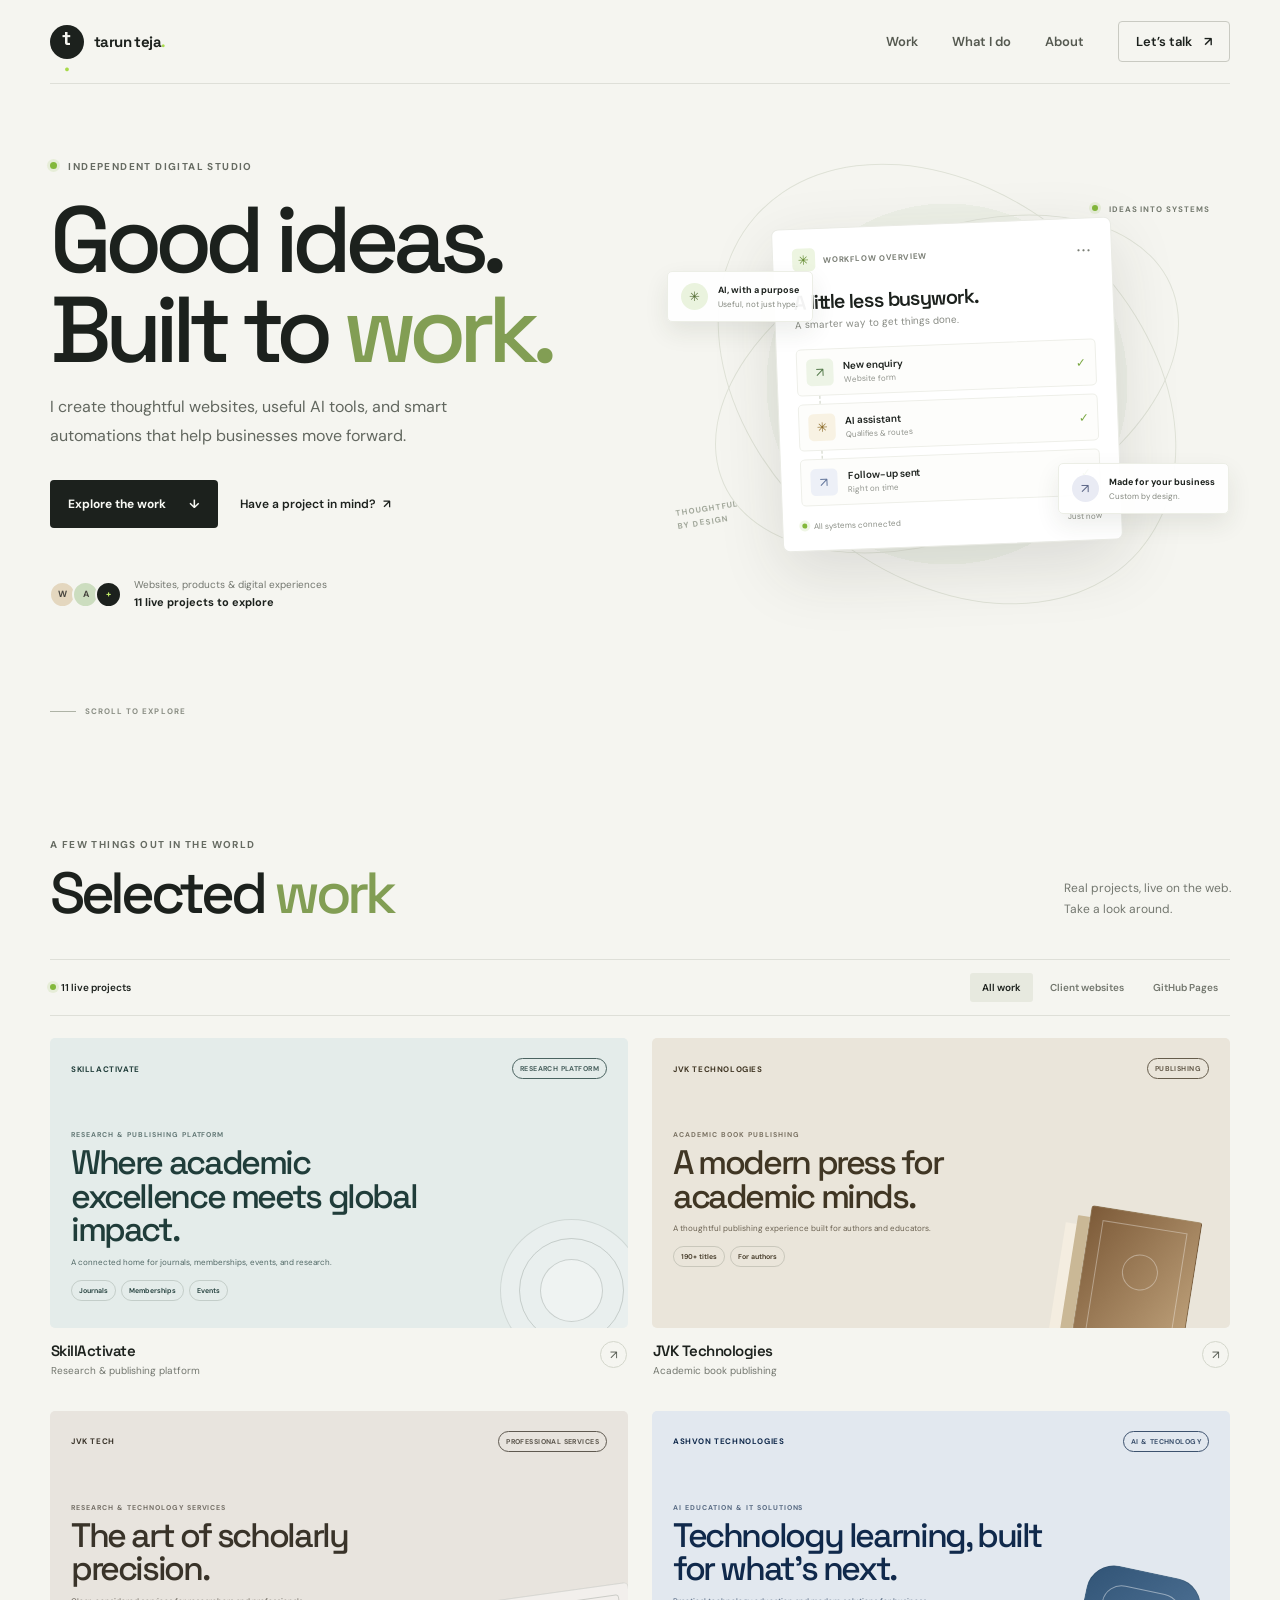
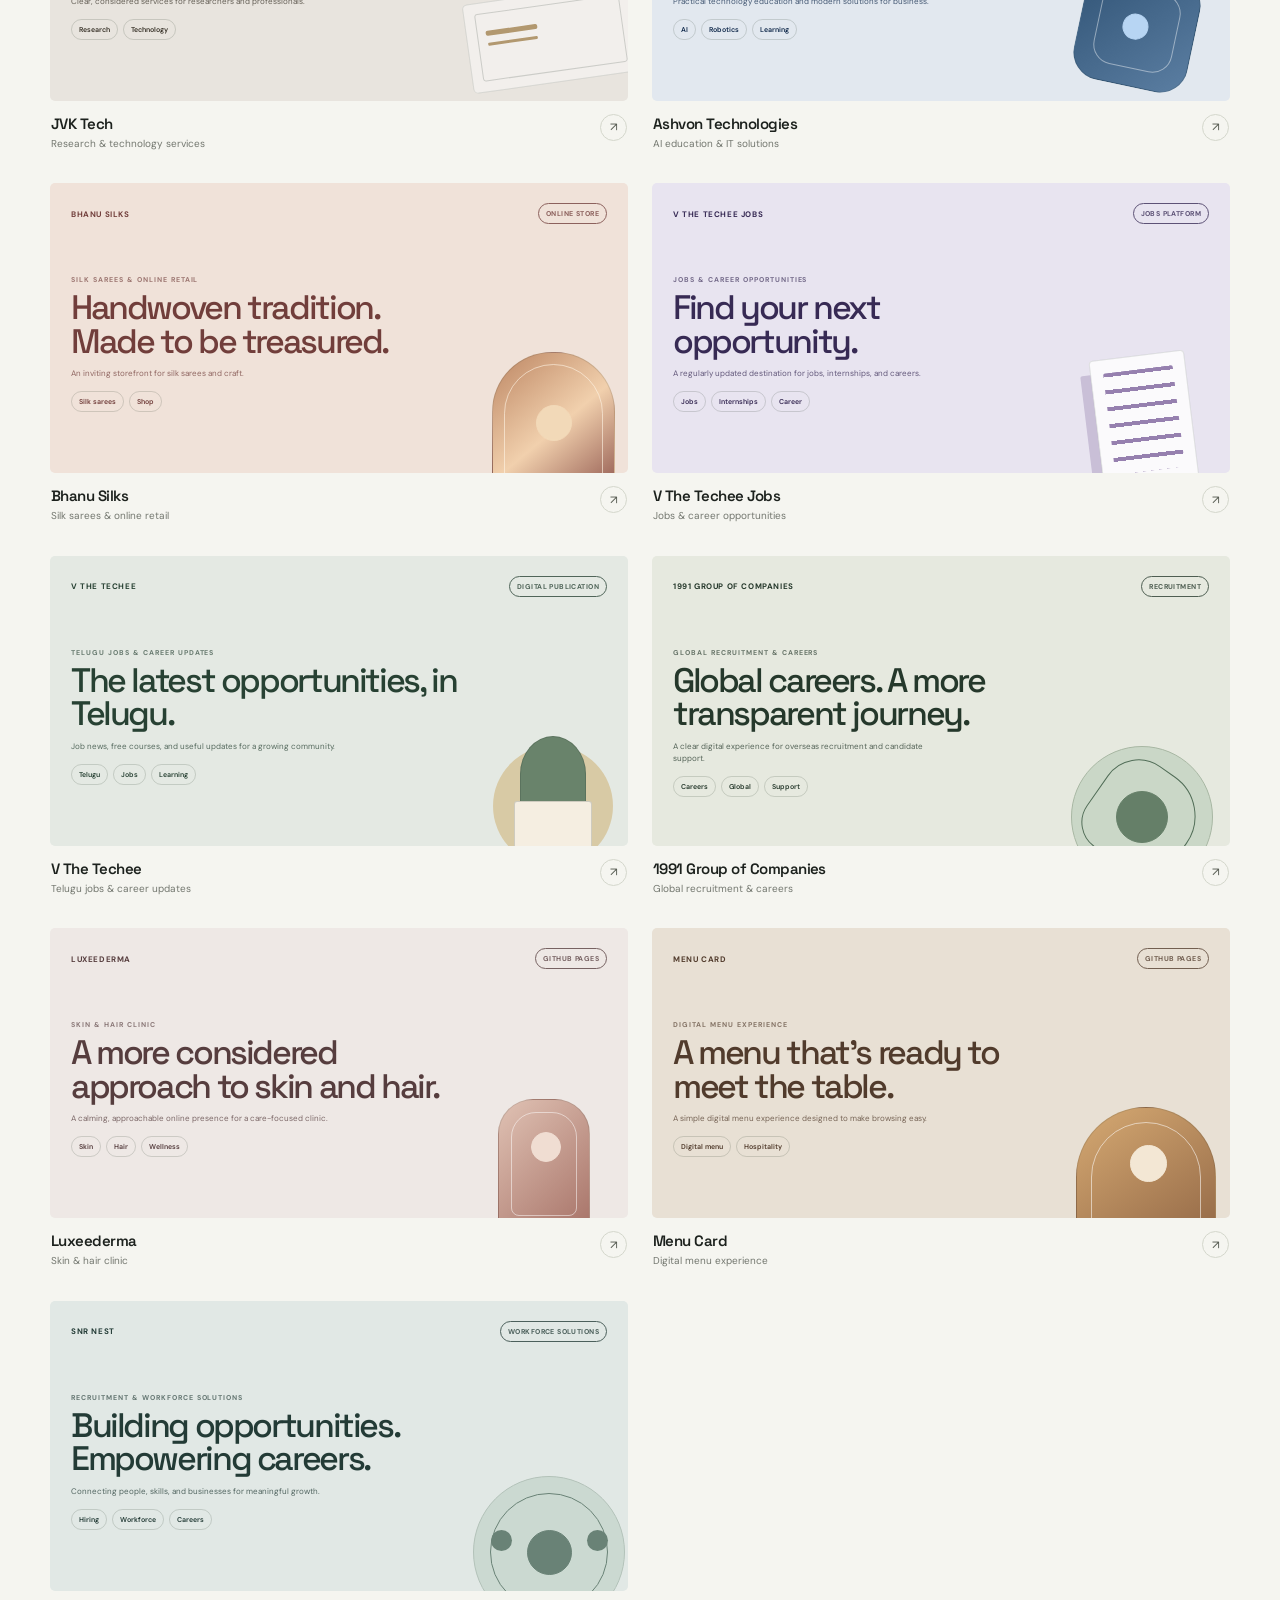
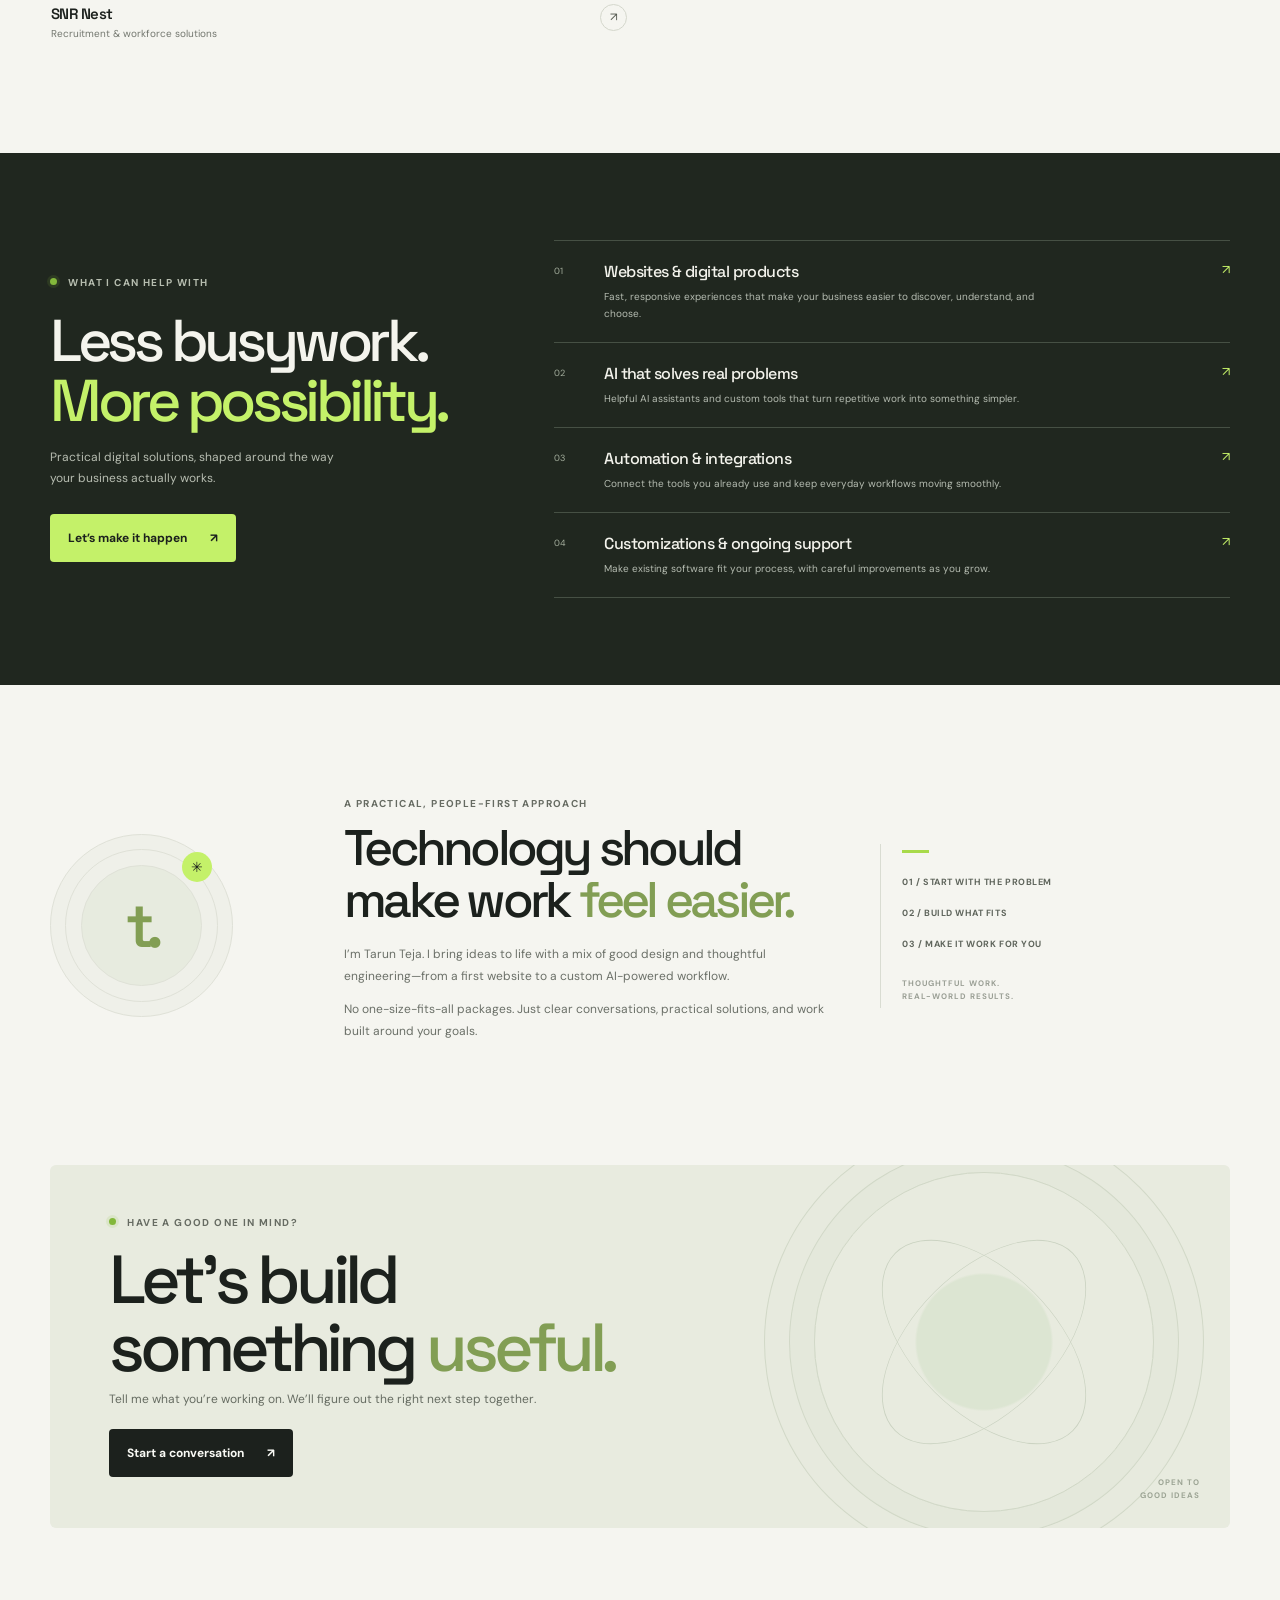
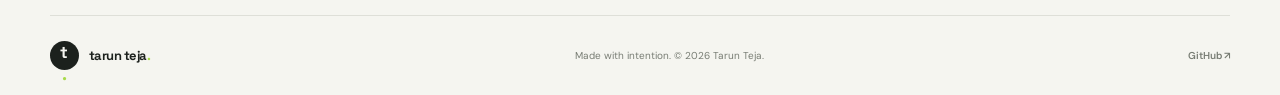
==== index.html @ 2bf38384 "Publish portfolio to GitHub Pages Co-authored-by: Copilot <223556219+Copilot@users.noreply.github.co" ====
<!doctype html>
<html lang="en">
  <head>
    <meta charset="UTF-8" />
    <meta name="viewport" content="width=device-width, initial-scale=1" />
    <meta name="theme-color" content="#f5f5f0" />
    <meta
      name="description"
      content="Thoughtful websites, AI solutions, and automations for ambitious businesses. Explore live projects by Tarun Teja."
    />
    <title>Tarun Teja — Websites, AI & Automation</title>
    <link rel="icon" href="favicon.svg" type="image/svg+xml" />
    <link rel="preconnect" href="https://fonts.googleapis.com" />
    <link rel="preconnect" href="https://fonts.gstatic.com" crossorigin />
    <link
      href="https://fonts.googleapis.com/css2?family=DM+Sans:wght@400;500;600;700&family=Space+Grotesk:wght@400;500;600;700&display=swap"
      rel="stylesheet"
    />
    <link rel="stylesheet" href="styles.css" />
    <script src="script.js" defer></script>
  </head>
  <body>
    <header class="site-header">
      <a class="wordmark" href="#home" aria-label="Tarun Teja home">
        <span class="wordmark-icon">t<span>.</span></span>
        <span>tarun teja<span class="wordmark-period">.</span></span>
      </a>
      <button class="menu-toggle" type="button" aria-expanded="false" aria-controls="primary-nav">
        <span class="sr-only">Toggle navigation</span>
        <span></span>
        <span></span>
      </button>
      <nav class="site-nav" id="primary-nav" aria-label="Main navigation">
        <a href="#work">Work</a>
        <a href="#services">What I do</a>
        <a href="#about">About</a>
        <a class="nav-cta" href="#contact">Let’s talk <span aria-hidden="true">↗</span></a>
      </nav>
    </header>

    <main>
      <section class="hero section-shell" id="home">
        <div class="hero-copy">
          <p class="eyebrow"><span class="status-dot"></span> INDEPENDENT DIGITAL STUDIO</p>
          <h1>Good ideas.<br />Built to <span>work.</span></h1>
          <p class="hero-intro">
            I create thoughtful websites, useful AI tools, and smart automations that help
            businesses move forward.
          </p>
          <div class="hero-actions">
            <a class="button button-dark" href="#work">Explore the work <span aria-hidden="true">↓</span></a>
            <a class="text-link" href="#contact">Have a project in mind? <span aria-hidden="true">↗</span></a>
          </div>
          <div class="hero-proof">
            <span class="proof-avatars" aria-hidden="true"><i>W</i><i>A</i><i>+</i></span>
            <span>Websites, products &amp; digital experiences<br /><strong>11 live projects to explore</strong></span>
          </div>
        </div>

        <div class="hero-art" aria-label="Illustration of connected digital systems">
          <div class="art-orbit orbit-one"></div>
          <div class="art-orbit orbit-two"></div>
          <div class="art-label"><span class="status-dot"></span> IDEAS INTO SYSTEMS</div>
          <div class="flow-card flow-card-main">
            <div class="flow-card-head">
              <span class="flow-icon">✳</span>
              <span>WORKFLOW OVERVIEW</span>
              <span class="flow-menu">•••</span>
            </div>
            <div class="flow-title">A little less busywork.</div>
            <div class="flow-subtitle">A smarter way to get things done.</div>
            <div class="flow-steps">
              <div class="flow-step"><span class="step-icon step-in">↗</span><span><b>New enquiry</b><small>Website form</small></span><span class="step-check">✓</span></div>
              <div class="flow-connector"></div>
              <div class="flow-step"><span class="step-icon step-ai">✳</span><span><b>AI assistant</b><small>Qualifies &amp; routes</small></span><span class="step-check">✓</span></div>
              <div class="flow-connector"></div>
              <div class="flow-step"><span class="step-icon step-out">↗</span><span><b>Follow-up sent</b><small>Right on time</small></span><span class="step-check">✓</span></div>
            </div>
            <div class="flow-card-foot"><span><span class="status-dot"></span> All systems connected</span><span>Just now</span></div>
          </div>
          <div class="floating-note note-top"><span class="note-spark">✳</span><span><b>AI, with a purpose</b><small>Useful, not just hype.</small></span></div>
          <div class="floating-note note-bottom"><span class="note-arrow">↗</span><span><b>Made for your business</b><small>Custom by design.</small></span></div>
          <div class="art-stamp" aria-hidden="true">THOUGHTFUL<br />BY DESIGN</div>
        </div>
        <a class="scroll-cue" href="#work"><span></span> SCROLL TO EXPLORE</a>
      </section>

      <section class="work-section section-shell" id="work">
        <div class="section-heading">
          <div>
            <p class="eyebrow">A FEW THINGS OUT IN THE WORLD</p>
            <h2>Selected <span>work</span></h2>
          </div>
          <p class="section-note">Real projects, live on the web.<br />Take a look around.</p>
        </div>

        <div class="work-toolbar">
          <div class="project-count"><span class="count-dot"></span><span id="project-count">11</span> live projects</div>
          <div class="filters" role="group" aria-label="Filter projects">
            <button class="filter-button is-active" type="button" data-filter="all" aria-pressed="true">All work</button>
            <button class="filter-button" type="button" data-filter="client" aria-pressed="false">Client websites</button>
            <button class="filter-button" type="button" data-filter="github" aria-pressed="false">GitHub Pages</button>
          </div>
        </div>
        <div class="project-grid" id="project-grid" aria-live="polite"></div>
      </section>

      <section class="services-section" id="services">
        <div class="section-shell services-inner">
          <div class="services-heading">
            <p class="eyebrow"><span class="status-dot"></span> WHAT I CAN HELP WITH</p>
            <h2>Less busywork.<br /><span>More possibility.</span></h2>
            <p>Practical digital solutions, shaped around the way your business actually works.</p>
            <a class="button button-light" href="#contact">Let’s make it happen <span aria-hidden="true">↗</span></a>
          </div>
          <div class="service-list">
            <article class="service-item">
              <span class="service-number">01</span>
              <div><h3>Websites &amp; digital products</h3><p>Fast, responsive experiences that make your business easier to discover, understand, and choose.</p></div>
              <span class="service-arrow" aria-hidden="true">↗</span>
            </article>
            <article class="service-item">
              <span class="service-number">02</span>
              <div><h3>AI that solves real problems</h3><p>Helpful AI assistants and custom tools that turn repetitive work into something simpler.</p></div>
              <span class="service-arrow" aria-hidden="true">↗</span>
            </article>
            <article class="service-item">
              <span class="service-number">03</span>
              <div><h3>Automation &amp; integrations</h3><p>Connect the tools you already use and keep everyday workflows moving smoothly.</p></div>
              <span class="service-arrow" aria-hidden="true">↗</span>
            </article>
            <article class="service-item">
              <span class="service-number">04</span>
              <div><h3>Customizations &amp; ongoing support</h3><p>Make existing software fit your process, with careful improvements as you grow.</p></div>
              <span class="service-arrow" aria-hidden="true">↗</span>
            </article>
          </div>
        </div>
      </section>

      <section class="about-section section-shell" id="about">
        <div class="about-mark" aria-hidden="true"><span>t.</span><i>✳</i></div>
        <div class="about-copy">
          <p class="eyebrow">A PRACTICAL, PEOPLE-FIRST APPROACH</p>
          <h2>Technology should<br />make work <span>feel easier.</span></h2>
          <p>I’m Tarun Teja. I bring ideas to life with a mix of good design and thoughtful engineering—from a first website to a custom AI-powered workflow.</p>
          <p>No one-size-fits-all packages. Just clear conversations, practical solutions, and work built around your goals.</p>
        </div>
        <div class="about-aside">
          <span class="aside-line"></span>
          <p>01 / START WITH THE PROBLEM</p>
          <p>02 / BUILD WHAT FITS</p>
          <p>03 / MAKE IT WORK FOR YOU</p>
          <span class="aside-foot">THOUGHTFUL WORK.<br />REAL-WORLD RESULTS.</span>
        </div>
      </section>

      <section class="contact-section section-shell" id="contact">
        <div class="contact-card">
          <div class="contact-orb" aria-hidden="true"></div>
          <p class="eyebrow"><span class="status-dot"></span> HAVE A GOOD ONE IN MIND?</p>
          <h2>Let’s build<br />something <span>useful.</span></h2>
          <p>Tell me what you’re working on. We’ll figure out the right next step together.</p>
          <a class="button button-dark" href="mailto:jvktechno@gmail.com?subject=Let%27s%20build%20something%20useful">Start a conversation <span aria-hidden="true">↗</span></a>
          <span class="contact-aside" aria-hidden="true">OPEN TO<br />GOOD IDEAS</span>
        </div>
      </section>
    </main>

    <footer class="site-footer section-shell">
      <a class="wordmark footer-wordmark" href="#home"><span class="wordmark-icon">t<span>.</span></span><span>tarun teja<span class="wordmark-period">.</span></span></a>
      <p>Made with intention. © <span id="year"></span> Tarun Teja.</p>
      <a class="footer-link" href="https://github.com/tarunteja87" target="_blank" rel="noopener noreferrer">GitHub <span aria-hidden="true">↗</span></a>
    </footer>
  </body>
</html>
---- styles.css ----
:root {
  color-scheme: light;
  --paper: #f5f5f0;
  --paper-dark: #eeefe8;
  --ink: #1c211d;
  --muted: #73776f;
  --line: #dedfd8;
  --green: #c4f169;
  --green-dark: #a8da4a;
  --display: "Space Grotesk", "DM Sans", sans-serif;
  --body: "DM Sans", Arial, sans-serif;
  font-family: var(--body);
  color: var(--ink);
  background: var(--paper);
  font-synthesis: none;
  text-rendering: optimizeLegibility;
}

* { box-sizing: border-box; }
html { scroll-behavior: smooth; scroll-padding-top: 86px; }
body { margin: 0; min-width: 320px; }
a { color: inherit; text-decoration: none; }
button { font: inherit; }
.sr-only { position: absolute; width: 1px; height: 1px; padding: 0; margin: -1px; overflow: hidden; clip: rect(0, 0, 0, 0); white-space: nowrap; border: 0; }
.section-shell, .site-header { width: min(1180px, calc(100% - 64px)); margin-inline: auto; }

.site-header { height: 84px; display: flex; align-items: center; justify-content: space-between; border-bottom: 1px solid var(--line); position: relative; z-index: 3; }
.wordmark { display: inline-flex; gap: 10px; align-items: center; font-family: var(--display); font-size: 15px; font-weight: 700; letter-spacing: -.04em; }
.wordmark-icon { width: 34px; height: 34px; border-radius: 50%; display: grid; place-items: center; background: var(--ink); color: var(--paper); font-size: 20px; letter-spacing: -.12em; padding-right: 3px; }
.wordmark-icon span, .wordmark-period { color: var(--green-dark); }
.site-nav { display: flex; gap: 34px; align-items: center; font-size: 13px; font-weight: 600; }
.site-nav > a:not(.nav-cta) { color: #555950; transition: color .2s ease; }
.site-nav > a:not(.nav-cta):hover { color: var(--ink); }
.nav-cta { padding: 11px 17px; border: 1px solid #c9cac2; border-radius: 4px; }
.nav-cta span { padding-left: 9px; }
.menu-toggle { display: none; }

.hero { position: relative; min-height: 654px; display: grid; grid-template-columns: 1.04fr .96fr; align-items: center; padding-top: 14px; padding-bottom: 68px; }
.hero-copy { position: relative; z-index: 1; padding: 38px 0 34px; }
.eyebrow { margin: 0; color: #666b62; font-size: 10px; font-weight: 700; letter-spacing: .14em; }
.status-dot, .count-dot { display: inline-block; width: 7px; height: 7px; margin-right: 8px; border-radius: 50%; background: #83b83b; vertical-align: 1px; box-shadow: 0 0 0 3px rgb(131 184 59 / 13%); }
.hero h1, .section-heading h2, .services-heading h2, .about-copy h2, .contact-card h2 { font-family: var(--display); letter-spacing: -.075em; font-weight: 500; }
.hero h1 { margin: 22px 0 19px; font-size: clamp(62px, 7.3vw, 94px); line-height: .96; }
.hero h1 span, .section-heading h2 span, .about-copy h2 span { color: #829e54; }
.hero-intro { max-width: 420px; margin: 0; color: #62675f; font-size: 16px; line-height: 1.8; }
.hero-actions { display: flex; align-items: center; flex-wrap: wrap; gap: 22px; margin-top: 29px; }
.button { min-height: 48px; display: inline-flex; align-items: center; justify-content: center; gap: 23px; padding: 0 18px; border-radius: 4px; font-size: 12px; font-weight: 700; transition: transform .2s ease, background .2s ease; }
.button:hover { transform: translateY(-2px); }
.button-dark { color: #f9faf5; background: var(--ink); }
.button-dark:hover { background: #31372f; }
.button-light { color: var(--ink); background: var(--green); }
.button-light:hover { background: #d3f795; }
.text-link { font-size: 12px; font-weight: 600; }
.text-link span { padding-left: 4px; }
.hero-proof { display: flex; align-items: center; gap: 12px; margin-top: 49px; color: var(--muted); font-size: 10px; line-height: 1.65; }
.hero-proof strong { color: var(--ink); font-size: 11px; }
.proof-avatars { display: flex; padding-left: 3px; }
.proof-avatars i { width: 27px; height: 27px; display: grid; place-items: center; margin-left: -4px; border: 2px solid var(--paper); border-radius: 50%; background: #e4d7bf; color: #47453f; font-size: 9px; font-style: normal; font-weight: 700; }
.proof-avatars i:nth-child(2) { background: #ccddbf; }
.proof-avatars i:nth-child(3) { background: var(--ink); color: var(--green); }

.hero-art { min-height: 460px; position: relative; display: grid; place-items: center; isolation: isolate; }
.hero-art::before { content: ""; width: min(440px, 100%); aspect-ratio: 1; position: absolute; z-index: -1; border-radius: 50%; background: radial-gradient(circle, #e8ebdd 0 39%, #edf0e7 40% 58%, transparent 58%); }
.art-orbit { position: absolute; border: 1px solid #dfe2d7; border-radius: 50%; transform: rotate(-24deg); }
.orbit-one { width: 490px; height: 300px; }
.orbit-two { width: 510px; height: 380px; transform: rotate(41deg); }
.art-label { position: absolute; top: 50px; right: 20px; color: #73796e; font-size: 8px; font-weight: 700; letter-spacing: .12em; }
.art-label .status-dot { width: 6px; height: 6px; }
.flow-card { box-shadow: 0 22px 65px rgb(43 50 38 / 13%); }
.flow-card-main { width: min(340px, 88%); position: relative; z-index: 1; padding: 19px; border: 1px solid #eaebe5; border-radius: 7px; background: #fff; transform: rotate(-2.2deg); }
.flow-card-head { display: flex; align-items: center; gap: 8px; color: #7a7e75; font-size: 8px; font-weight: 700; letter-spacing: .08em; }
.flow-icon { width: 23px; height: 23px; display: grid; place-items: center; border-radius: 5px; background: #edf5e1; color: #628a2e; font-size: 13px; }
.flow-menu { margin-left: auto; letter-spacing: 2px; }
.flow-title { margin-top: 18px; font-family: var(--display); font-size: 20px; font-weight: 600; letter-spacing: -.055em; }
.flow-subtitle { margin-top: 3px; color: #888b84; font-size: 10px; }
.flow-steps { margin-top: 18px; }
.flow-step { display: flex; align-items: center; gap: 10px; padding: 9px; border: 1px solid #eeefe9; border-radius: 5px; background: #fdfdfb; }
.flow-step b, .flow-step small { display: block; }
.flow-step b { font-size: 10px; font-weight: 600; }
.flow-step small { margin-top: 2px; color: #91948d; font-size: 8px; }
.step-icon { width: 27px; height: 27px; display: grid; place-items: center; border-radius: 5px; font-size: 13px; }
.step-in { color: #537949; background: #edf4e6; }
.step-ai { color: #8c6b28; background: #f8f2e3; }
.step-out { color: #61749a; background: #edf0f7; }
.step-check { margin-left: auto; color: #7aa842; font-size: 12px; }
.flow-connector { height: 8px; margin-left: 22px; border-left: 1px dashed #cbd0c2; }
.flow-card-foot { display: flex; justify-content: space-between; margin-top: 15px; color: #8a8e85; font-size: 8px; }
.flow-card-foot .status-dot { width: 5px; height: 5px; margin-right: 5px; }
.floating-note { display: flex; align-items: center; gap: 10px; position: absolute; z-index: 2; padding: 11px 13px; border: 1px solid #eceee6; border-radius: 5px; background: rgb(255 255 255 / 94%); box-shadow: 0 10px 24px rgb(43 50 38 / 9%); }
.floating-note b, .floating-note small { display: block; }
.floating-note b { font-size: 9px; }
.floating-note small { margin-top: 3px; color: #84887f; font-size: 8px; }
.note-top { top: 117px; left: 3px; }
.note-bottom { right: 1px; bottom: 100px; }
.note-spark, .note-arrow { width: 27px; height: 27px; display: grid; place-items: center; border-radius: 50%; color: #546d35; background: #eaf3de; font-size: 13px; }
.note-arrow { color: #5a6485; background: #e9ebf4; }
.art-stamp { position: absolute; left: 12px; bottom: 86px; color: #a1a79a; font-size: 8px; font-weight: 700; letter-spacing: .13em; line-height: 1.6; transform: rotate(-9deg); }
.scroll-cue { position: absolute; bottom: 22px; left: 0; display: flex; align-items: center; gap: 9px; color: #8a8e84; font-size: 8px; font-weight: 700; letter-spacing: .13em; }
.scroll-cue span { width: 26px; height: 1px; background: #aeb3a6; }

.work-section { padding-top: 100px; padding-bottom: 112px; }
.section-heading { display: flex; align-items: end; justify-content: space-between; gap: 24px; }
.section-heading h2 { margin: 13px 0 0; font-size: clamp(42px, 5vw, 58px); line-height: 1; }
.section-note { margin: 0 0 3px; color: var(--muted); font-size: 12px; line-height: 1.7; }
.work-toolbar { display: flex; align-items: center; justify-content: space-between; gap: 20px; margin: 37px 0 22px; padding: 13px 0; border-top: 1px solid var(--line); border-bottom: 1px solid var(--line); }
.project-count { font-size: 10px; font-weight: 600; }
.count-dot { width: 6px; height: 6px; margin-right: 5px; }
.filters { display: flex; gap: 5px; }
.filter-button { padding: 8px 12px; border: 0; border-radius: 3px; background: transparent; color: #72766d; cursor: pointer; font-size: 10px; font-weight: 600; transition: color .18s ease, background .18s ease; }
.filter-button:hover { color: var(--ink); }
.filter-button.is-active { color: var(--ink); background: #e7e9df; }
.project-grid { display: grid; grid-template-columns: repeat(2, minmax(0, 1fr)); gap: 32px 24px; }
.project-card { min-width: 0; }
.project-link { display: block; }
.project-preview { --preview-bg: #e8eee7; --preview-ink: #253729; position: relative; height: clamp(205px, 25vw, 290px); overflow: hidden; padding: 20px 21px; border-radius: 5px; background: var(--preview-bg); color: var(--preview-ink); isolation: isolate; transition: transform .35s cubic-bezier(.2,.8,.2,1); }
.project-link:hover .project-preview { transform: translateY(-3px); }
.preview-skillactivate { --preview-bg: #e4ecea; --preview-ink: #203d3a; }
.preview-jvk-books { --preview-bg: #eae5da; --preview-ink: #403624; }
.preview-jvk-tech { --preview-bg: #e8e4de; --preview-ink: #393329; }
.preview-ashvon { --preview-bg: #e2e8ef; --preview-ink: #10294b; }
.preview-bhanu-silks { --preview-bg: #f0e2d9; --preview-ink: #713e3b; }
.preview-v-the-techee-jobs { --preview-bg: #e8e4f0; --preview-ink: #372a54; }
.preview-v-the-techee { --preview-bg: #e4e9e3; --preview-ink: #274133; }
.preview-1991-group { --preview-bg: #e6e9df; --preview-ink: #25382b; }
.preview-luxeederma { --preview-bg: #eee8e5; --preview-ink: #563d3e; }
.preview-menu-card { --preview-bg: #e8e0d4; --preview-ink: #513b2c; }
.preview-snr-nest { --preview-bg: #e1e8e5; --preview-ink: #233b36; }
.preview-topline { display: flex; justify-content: space-between; align-items: center; position: relative; z-index: 1; font-size: 8px; font-weight: 700; letter-spacing: .075em; text-transform: uppercase; }
.preview-badge { padding: 5px 7px; border: 1px solid currentColor; border-radius: 20px; font-size: 7px; letter-spacing: .06em; opacity: .78; }
.preview-body { max-width: 76%; position: relative; z-index: 1; margin-top: clamp(24px, 4vw, 51px); }
.preview-kicker { margin: 0 0 7px; font-size: 7px; font-weight: 700; letter-spacing: .14em; opacity: .65; text-transform: uppercase; }
.preview-title { max-width: 390px; margin: 0; font-family: var(--display); font-size: clamp(20px, 3.1vw, 34px); font-weight: 500; letter-spacing: -.07em; line-height: .99; }
.preview-description { max-width: 280px; margin: 9px 0 0; font-size: 8px; line-height: 1.5; opacity: .75; }
.preview-pills { display: flex; flex-wrap: wrap; gap: 5px; margin-top: 12px; }
.preview-pills span { padding: 5px 7px; border: 1px solid rgb(30 45 30 / 16%); border-radius: 20px; font-size: 7px; font-weight: 600; }
.preview-art { width: 143px; height: 143px; position: absolute; right: -15px; bottom: -34px; z-index: 0; border: 1px solid rgb(31 47 35 / 12%); border-radius: 50%; background: rgb(255 255 255 / 19%); }
.preview-art::before, .preview-art::after { content: ""; position: absolute; border: 1px solid rgb(31 47 35 / 18%); border-radius: 50%; }
.preview-art::before { inset: 18px; }
.preview-art::after { inset: 39px; background: rgb(255 255 255 / 28%); }
.preview-orbit { width: 50px; height: 50px; position: absolute; top: 19px; left: 2px; z-index: 1; border-radius: 50%; background: var(--green); opacity: .75; }
.preview-jvk-books .preview-art { width: 112px; height: 143px; right: 38px; bottom: -28px; border-radius: 3px; background: linear-gradient(120deg, #7d5b39, #c1a47d); transform: rotate(9deg); box-shadow: -14px 10px 0 -2px #cab896, -26px 18px 0 -3px #f4ede0; }
.preview-jvk-books .preview-art::before { inset: 12px; border-color: rgb(255 255 255 / 35%); border-radius: 0; }
.preview-jvk-books .preview-art::after { width: 34px; height: 34px; inset: auto; top: 40px; left: 39px; border-color: rgb(255 255 255 / 35%); background: transparent; }
.preview-jvk-tech .preview-art { width: 168px; height: 90px; right: -7px; bottom: 18px; border-radius: 5px; background: rgb(255 255 255 / 42%); transform: rotate(-8deg); }
.preview-jvk-tech .preview-art::before { inset: 10px; border-radius: 3px; }
.preview-jvk-tech .preview-art::after { width: 52px; height: 5px; inset: 28px auto auto 19px; border: 0; border-radius: 2px; background: #b2986f; box-shadow: 0 11px 0 -1px #b2986f; }
.preview-ashvon .preview-art { width: 116px; height: 116px; right: 35px; bottom: 14px; border-radius: 28px; background: linear-gradient(135deg, #315476, #5b7ea2); transform: rotate(12deg); }
.preview-ashvon .preview-art::before { inset: 17px; border-color: rgb(255 255 255 / 44%); border-radius: 20px; }
.preview-ashvon .preview-art::after { width: 24px; height: 24px; inset: 42px; border-color: #b7d5f3; background: #b7d5f3; }
.preview-bhanu-silks .preview-art { width: 123px; height: 147px; right: 13px; bottom: -26px; border-radius: 60px 60px 2px 2px; background: linear-gradient(140deg, #bc8562, #f1d0ad 52%, #8d534b); }
.preview-bhanu-silks .preview-art::before { inset: 11px; border-color: rgb(255 246 230 / 60%); border-radius: 50px 50px 0 0; }
.preview-bhanu-silks .preview-art::after { width: 34px; height: 34px; inset: 52px auto auto 43px; border-color: #f2d9b8; background: #f2d9b8; }
.preview-v-the-techee-jobs .preview-art { width: 96px; height: 130px; right: 38px; bottom: -12px; border-radius: 4px; background: #fbfafc; box-shadow: -12px 12px 0 -2px #c9bfd7; transform: rotate(-7deg); }
.preview-v-the-techee-jobs .preview-art::before { inset: 13px 12px; border: 0; border-radius: 2px; background: repeating-linear-gradient(to bottom, #9680af 0 4px, transparent 4px 17px); }
.preview-v-the-techee-jobs .preview-art::after { display: none; }
.preview-v-the-techee .preview-art { width: 120px; height: 120px; right: 15px; bottom: -20px; border: 0; background: #d8caa5; }
.preview-v-the-techee .preview-art::before { inset: -10px 27px 54px; border-radius: 50% 50% 4px 4px; background: #69836b; }
.preview-v-the-techee .preview-art::after { inset: auto 21px 14px; height: 49px; border-radius: 3px; background: #f5eee1; }
.preview-1991-group .preview-art { width: 142px; height: 142px; right: 17px; bottom: -42px; border-color: #a8b7a3; background: #cad7c7; }
.preview-1991-group .preview-art::before { inset: 18px; border-color: #526e58; border-radius: 44% 56% 65% 35%; transform: rotate(35deg); }
.preview-1991-group .preview-art::after { inset: 44px; border-color: #657f68; background: #657f68; }
.preview-luxeederma .preview-art { width: 92px; height: 130px; right: 38px; bottom: -11px; border-radius: 35px 35px 12px 12px; background: linear-gradient(135deg, #e0c2b4, #a87469); }
.preview-luxeederma .preview-art::before { inset: 12px; border-color: rgb(255 255 255 / 50%); border-radius: 25px 25px 8px 8px; }
.preview-luxeederma .preview-art::after { width: 28px; height: 28px; inset: 32px auto auto 32px; border-color: #f0ddd2; background: #f0ddd2; }
.preview-menu-card .preview-art { width: 140px; height: 155px; right: 14px; bottom: -44px; border-radius: 70px 70px 0 0; background: linear-gradient(145deg, #d6aa73, #8d6242); }
.preview-menu-card .preview-art::before { inset: 14px; border-color: rgb(255 255 255 / 55%); border-radius: 60px 60px 0 0; }
.preview-menu-card .preview-art::after { width: 35px; height: 35px; inset: 37px auto auto 53px; border-color: #f3e7d4; background: #f3e7d4; }
.preview-snr-nest .preview-art { width: 152px; height: 152px; right: 3px; bottom: -37px; border-color: #b3c2b9; border-radius: 50%; background: #cbd9d1; }
.preview-snr-nest .preview-art::before { inset: 16px; border-color: #698276; border-radius: 50%; }
.preview-snr-nest .preview-art::after { width: 43px; height: 43px; inset: 53px; border-color: #698276; background: #698276; box-shadow: -48px -12px 0 -12px #698276, 48px -12px 0 -12px #698276; }
.project-meta { display: flex; justify-content: space-between; align-items: start; gap: 15px; padding: 13px 1px 0; }
.project-title { margin: 0; font-family: var(--display); font-size: 15px; font-weight: 600; letter-spacing: -.035em; }
.project-category { margin: 4px 0 0; color: var(--muted); font-size: 10px; line-height: 1.45; }
.project-open { width: 27px; height: 27px; flex: 0 0 auto; display: grid; place-items: center; border: 1px solid #d4d7cc; border-radius: 50%; color: #555a50; font-size: 12px; transition: color .2s ease, background .2s ease; }
.project-link:hover .project-open { border-color: var(--ink); background: var(--ink); color: white; }
.project-card[hidden] { display: none; }

.services-section { padding: 87px 0; background: #20271f; color: #f4f4ed; }
.services-inner { display: grid; grid-template-columns: .76fr 1.24fr; gap: 90px; align-items: center; }
.services-heading .eyebrow { color: #b7beb0; }
.services-heading h2 { margin: 22px 0 15px; font-size: clamp(44px, 5vw, 59px); line-height: 1.02; }
.services-heading h2 span { color: var(--green); }
.services-heading > p:not(.eyebrow) { max-width: 300px; margin: 0; color: #b7bdb1; font-size: 12px; line-height: 1.8; }
.services-heading .button { margin-top: 24px; }
.service-list { border-top: 1px solid #465044; }
.service-item { display: grid; grid-template-columns: 34px 1fr 24px; align-items: start; gap: 16px; padding: 20px 0; border-bottom: 1px solid #465044; }
.service-number { padding-top: 4px; color: #a3ad9c; font-size: 9px; }
.service-item h3 { margin: 0; font-family: var(--display); font-size: 16px; font-weight: 500; letter-spacing: -.035em; }
.service-item p { max-width: 440px; margin: 6px 0 0; color: #b5bcb1; font-size: 10px; line-height: 1.7; }
.service-arrow { justify-self: end; color: var(--green); font-size: 13px; }
.about-section { display: grid; grid-template-columns: .54fr 1.08fr .78fr; gap: 52px; align-items: center; padding-top: 112px; padding-bottom: 111px; }
.about-mark { width: 100%; max-width: 183px; aspect-ratio: 1; position: relative; display: grid; place-items: center; border: 1px solid #dfe1d7; border-radius: 50%; background: #eff0e9; }
.about-mark::before, .about-mark::after { content: ""; position: absolute; border: 1px solid #dfe1d7; border-radius: 50%; }
.about-mark::before { inset: 14px; }
.about-mark::after { inset: 30px; background: #e7ebdf; }
.about-mark > span { position: relative; z-index: 1; font-family: var(--display); font-size: 62px; font-weight: 600; letter-spacing: -.12em; }
.about-mark > span::first-letter { color: #829e54; }
.about-mark i { width: 30px; height: 30px; position: absolute; z-index: 2; right: 20px; top: 17px; display: grid; place-items: center; border-radius: 50%; background: var(--green); font-size: 14px; font-style: normal; }
.about-copy h2 { margin: 13px 0 18px; font-size: clamp(37px, 4.1vw, 50px); line-height: 1.03; }
.about-copy > p:not(.eyebrow) { max-width: 480px; color: #6b7068; font-size: 12px; line-height: 1.8; }
.about-aside { padding: 6px 0 4px 21px; border-left: 1px solid #d9dcd2; }
.aside-line { width: 27px; height: 3px; display: block; margin-bottom: 23px; background: var(--green-dark); }
.about-aside p { color: #5f655c; font-size: 9px; font-weight: 700; letter-spacing: .06em; }
.about-aside p + p { margin-top: 19px; }
.aside-foot { display: block; margin-top: 27px; color: #9a9f95; font-size: 8px; font-weight: 700; letter-spacing: .12em; line-height: 1.7; }
.contact-section { padding-bottom: 87px; }
.contact-card { min-height: 353px; position: relative; overflow: hidden; padding: 51px 59px; border-radius: 6px; background: #e8ebdf; isolation: isolate; }
.contact-card .eyebrow { position: relative; z-index: 1; }
.contact-card h2 { position: relative; z-index: 1; margin: 17px 0 10px; font-size: clamp(48px, 6vw, 68px); line-height: .99; }
.contact-card h2 span { color: #829e54; }
.contact-card > p:not(.eyebrow) { position: relative; z-index: 1; margin: 0; color: #666c62; font-size: 12px; }
.contact-card .button { position: relative; z-index: 1; margin-top: 22px; }
.contact-orb { width: 340px; height: 340px; position: absolute; top: 7px; right: 76px; z-index: -1; border: 1px solid #d1d8c7; border-radius: 50%; background: radial-gradient(circle, #dce5d2 0 28%, transparent 29%); box-shadow: 0 0 0 24px #e4e8db, 0 0 0 25px #d1d8c7, 0 0 0 49px #e7eade, 0 0 0 50px #d1d8c7; }
.contact-orb::before, .contact-orb::after { content: ""; position: absolute; inset: 43px; border: 1px solid #cbd3c2; border-radius: 50%; transform: rotate(45deg) scaleX(.56); }
.contact-orb::after { transform: rotate(-45deg) scaleX(.56); }
.contact-aside { position: absolute; right: 30px; bottom: 26px; color: #9ca494; font-size: 8px; font-weight: 700; letter-spacing: .12em; line-height: 1.6; text-align: right; }
.site-footer { min-height: 80px; display: flex; align-items: center; justify-content: space-between; gap: 20px; border-top: 1px solid var(--line); }
.footer-wordmark { font-size: 13px; }
.footer-wordmark .wordmark-icon { width: 29px; height: 29px; font-size: 17px; }
.site-footer > p, .footer-link { color: #777c73; font-size: 10px; }
.footer-link { font-weight: 600; }

@media (min-width: 1450px) {
  .hero { min-height: 705px; }
  .hero-art { transform: scale(1.05); }
}
@media (max-width: 900px) {
  .section-shell, .site-header { width: min(100% - 44px, 740px); }
  .hero { grid-template-columns: 1fr .9fr; min-height: 600px; }
  .hero h1 { font-size: clamp(62px, 8vw, 77px); }
  .hero-art { transform: scale(.88); transform-origin: center; }
  .note-top { left: -6px; }
  .note-bottom { right: -6px; }
  .services-inner { grid-template-columns: .8fr 1.2fr; gap: 42px; }
  .about-section { grid-template-columns: .48fr 1.2fr .65fr; gap: 30px; }
  .about-mark { max-width: 155px; }
  .about-aside { padding-left: 15px; }
  .contact-orb { right: 18px; }
}
@media (max-width: 650px) {
  html { scroll-padding-top: 70px; }
  .section-shell, .site-header { width: calc(100% - 36px); }
  .site-header { height: 70px; }
  .menu-toggle { width: 40px; height: 40px; display: flex; flex-direction: column; justify-content: center; align-items: center; gap: 5px; border: 1px solid var(--line); border-radius: 4px; background: transparent; cursor: pointer; }
  .menu-toggle span:not(.sr-only) { width: 16px; height: 1.5px; background: var(--ink); transition: transform .2s ease; }
  .menu-toggle[aria-expanded="true"] span:nth-of-type(2) { transform: translateY(3.25px) rotate(45deg); }
  .menu-toggle[aria-expanded="true"] span:nth-of-type(3) { transform: translateY(-3.25px) rotate(-45deg); }
  .site-nav { position: absolute; top: 61px; left: 0; right: 0; display: none; flex-direction: column; align-items: stretch; gap: 0; padding: 8px 15px 14px; border: 1px solid var(--line); border-radius: 5px; background: var(--paper); box-shadow: 0 13px 26px rgb(28 33 29 / 8%); }
  .site-nav.is-open { display: flex; }
  .site-nav > a:not(.nav-cta) { padding: 12px 0; border-bottom: 1px solid var(--line); }
  .nav-cta { margin-top: 10px; text-align: center; }
  .hero { min-height: auto; grid-template-columns: 1fr; padding-top: 56px; padding-bottom: 51px; }
  .hero-copy { padding: 0; }
  .hero h1 { margin-top: 20px; font-size: clamp(61px, 16vw, 81px); }
  .hero-intro { max-width: 400px; font-size: 14px; }
  .hero-actions { gap: 16px; }
  .hero-proof { margin-top: 28px; }
  .hero-art { min-height: 360px; margin-top: 5px; transform: scale(.85); transform-origin: center; }
  .art-label { top: 12px; right: 3px; }
  .note-top { top: 60px; left: -16px; }
  .note-bottom { right: -17px; bottom: 38px; }
  .art-stamp { left: -3px; bottom: 31px; }
  .scroll-cue { display: none; }
  .work-section { padding-top: 62px; padding-bottom: 71px; }
  .section-heading { align-items: start; flex-direction: column; gap: 10px; }
  .section-heading h2 { font-size: 48px; }
  .section-note br { display: none; }
  .work-toolbar { align-items: start; flex-direction: column; gap: 10px; margin-top: 25px; padding: 12px 0; }
  .filters { width: 100%; gap: 0; }
  .filter-button { padding: 8px 9px; font-size: 9px; }
  .project-grid { grid-template-columns: 1fr; gap: 25px; }
  .project-preview { height: clamp(205px, 63vw, 285px); }
  .preview-body { margin-top: clamp(29px, 10vw, 51px); }
  .preview-title { font-size: clamp(26px, 8vw, 34px); }
  .services-section { padding: 63px 0 68px; }
  .services-inner { grid-template-columns: 1fr; gap: 42px; }
  .services-heading h2 { font-size: 49px; }
  .service-item { grid-template-columns: 27px 1fr 18px; gap: 10px; padding: 17px 0; }
  .service-item h3 { font-size: 14px; }
  .about-section { grid-template-columns: 1fr; gap: 27px; padding-top: 72px; padding-bottom: 71px; }
  .about-mark { width: 116px; }
  .about-mark > span { font-size: 48px; }
  .about-mark i { width: 25px; height: 25px; right: 10px; top: 10px; }
  .about-copy h2 { font-size: 43px; }
  .about-aside { display: grid; grid-template-columns: 1fr 1fr; gap: 0 12px; padding-top: 14px; }
  .about-aside .aside-line { grid-column: 1 / -1; margin-bottom: 8px; }
  .about-aside p + p { margin-top: 8px; }
  .aside-foot { margin-top: 8px; }
  .contact-section { padding-bottom: 59px; }
  .contact-card { min-height: 346px; padding: 34px 25px; }
  .contact-card h2 { font-size: clamp(48px, 13vw, 61px); }
  .contact-card > p:not(.eyebrow) { max-width: 265px; line-height: 1.7; }
  .contact-orb { width: 210px; height: 210px; top: 100px; right: -81px; opacity: .7; box-shadow: 0 0 0 16px #e4e8db, 0 0 0 17px #d1d8c7, 0 0 0 33px #e7eade, 0 0 0 34px #d1d8c7; }
  .contact-aside { right: 13px; bottom: 13px; font-size: 7px; }
  .site-footer { min-height: 86px; flex-wrap: wrap; justify-content: space-between; gap: 9px; padding-block: 16px; }
  .site-footer > p { order: 1; width: 100%; margin: 0; }
}
@media (prefers-reduced-motion: reduce) {
  *, *::before, *::after { scroll-behavior: auto !important; transition-duration: .01ms !important; animation-duration: .01ms !important; animation-iteration-count: 1 !important; }
}
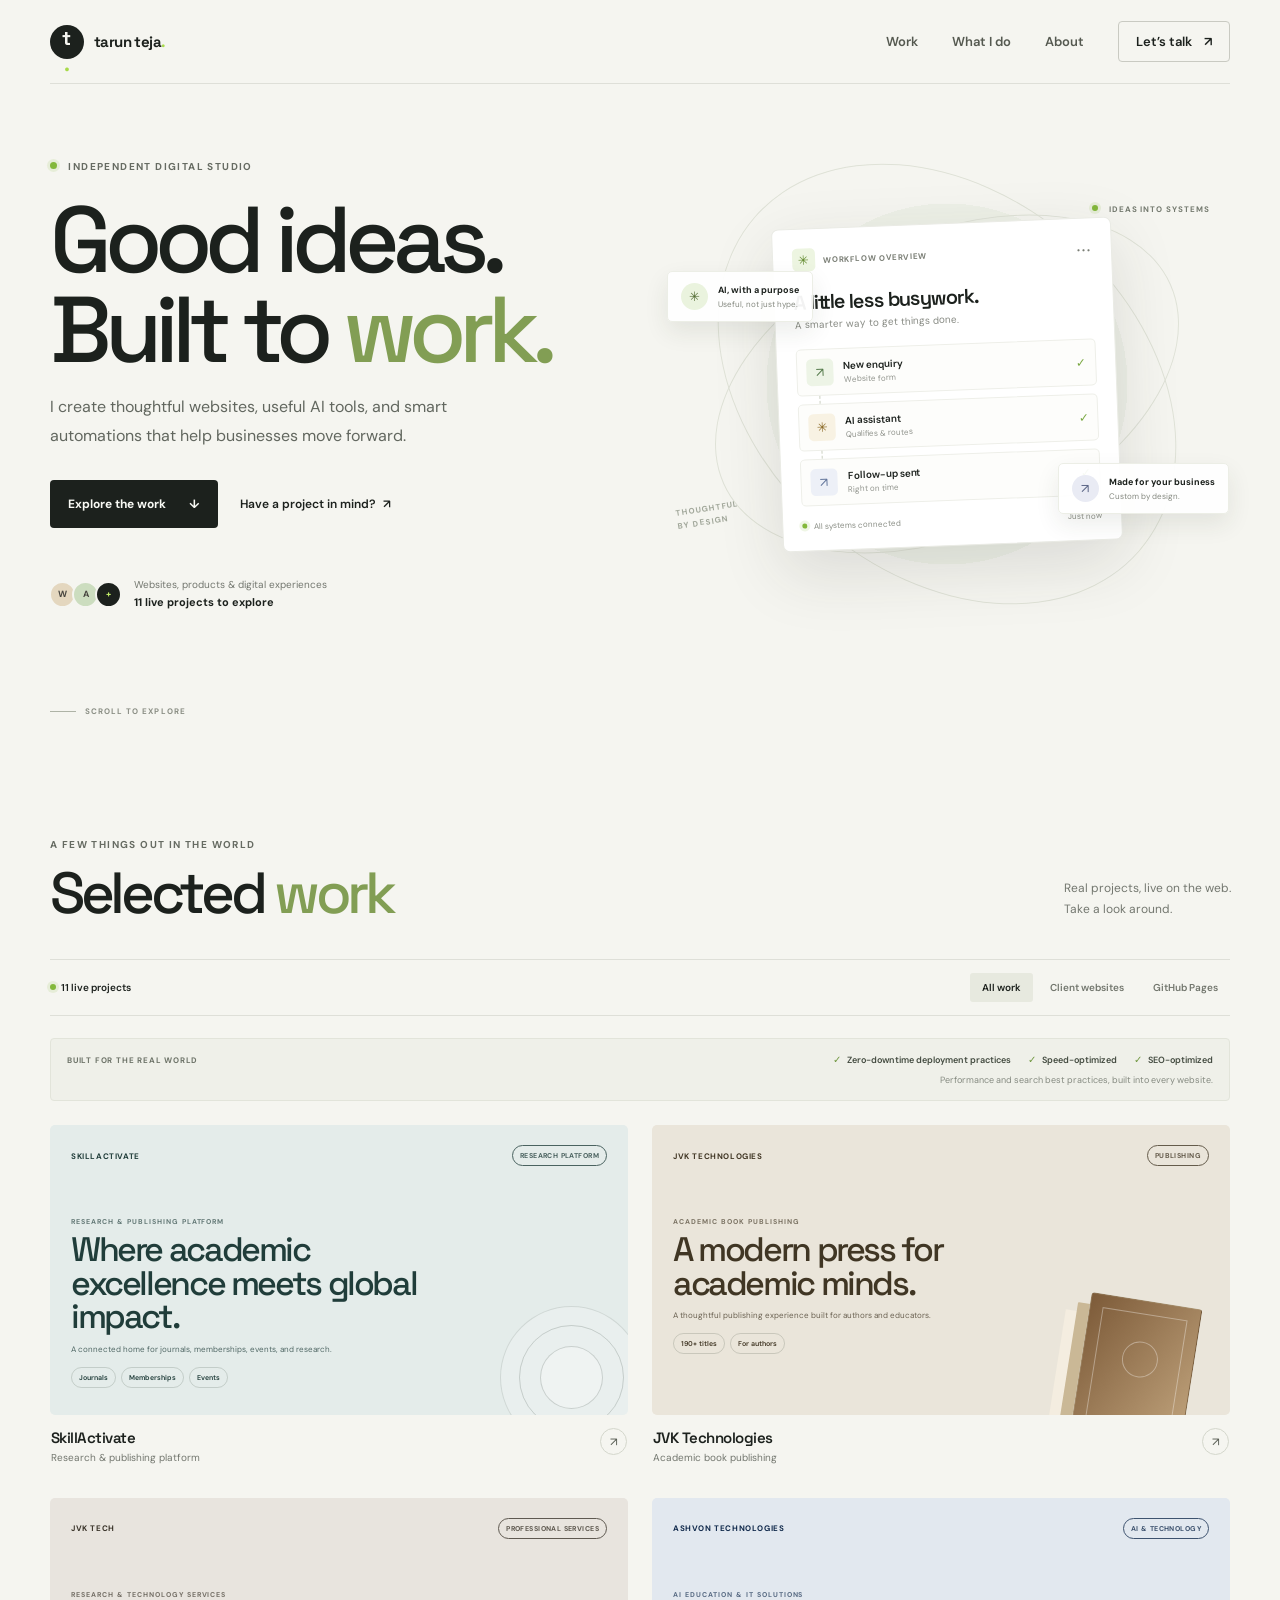
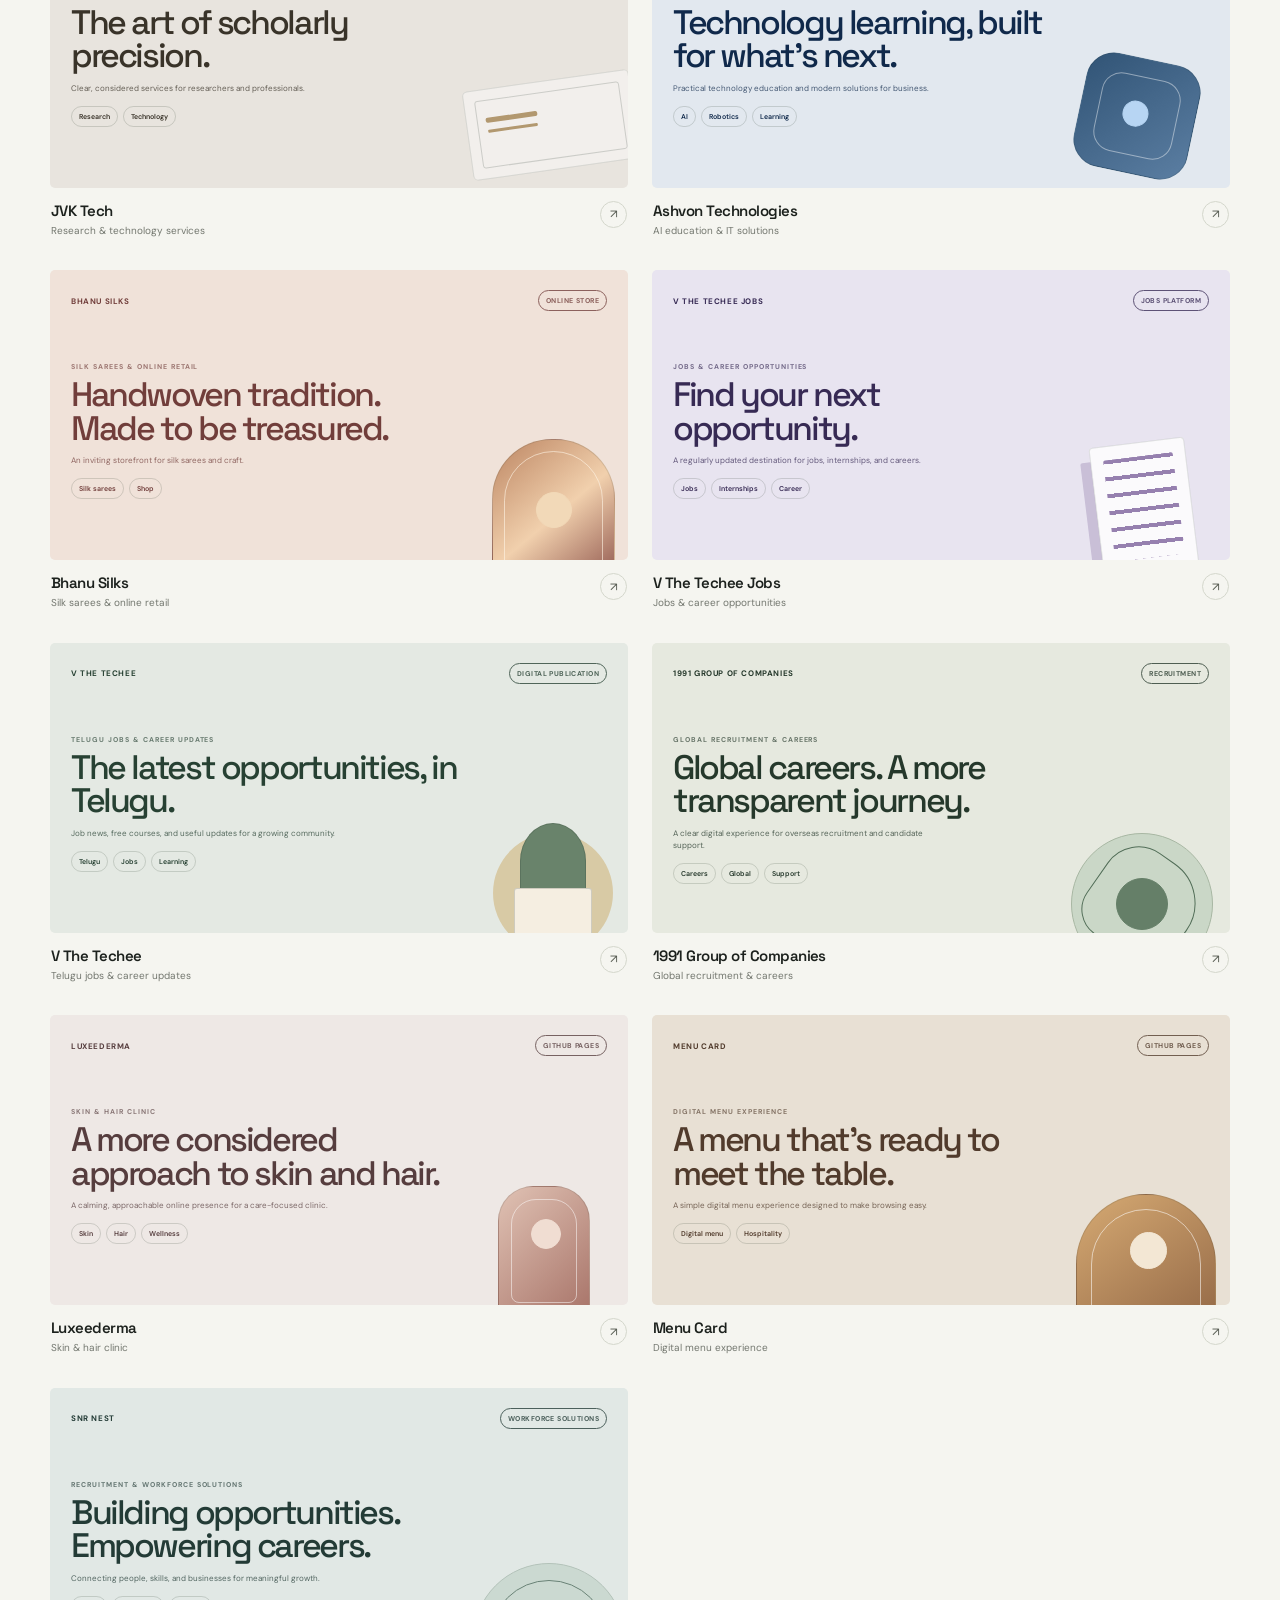
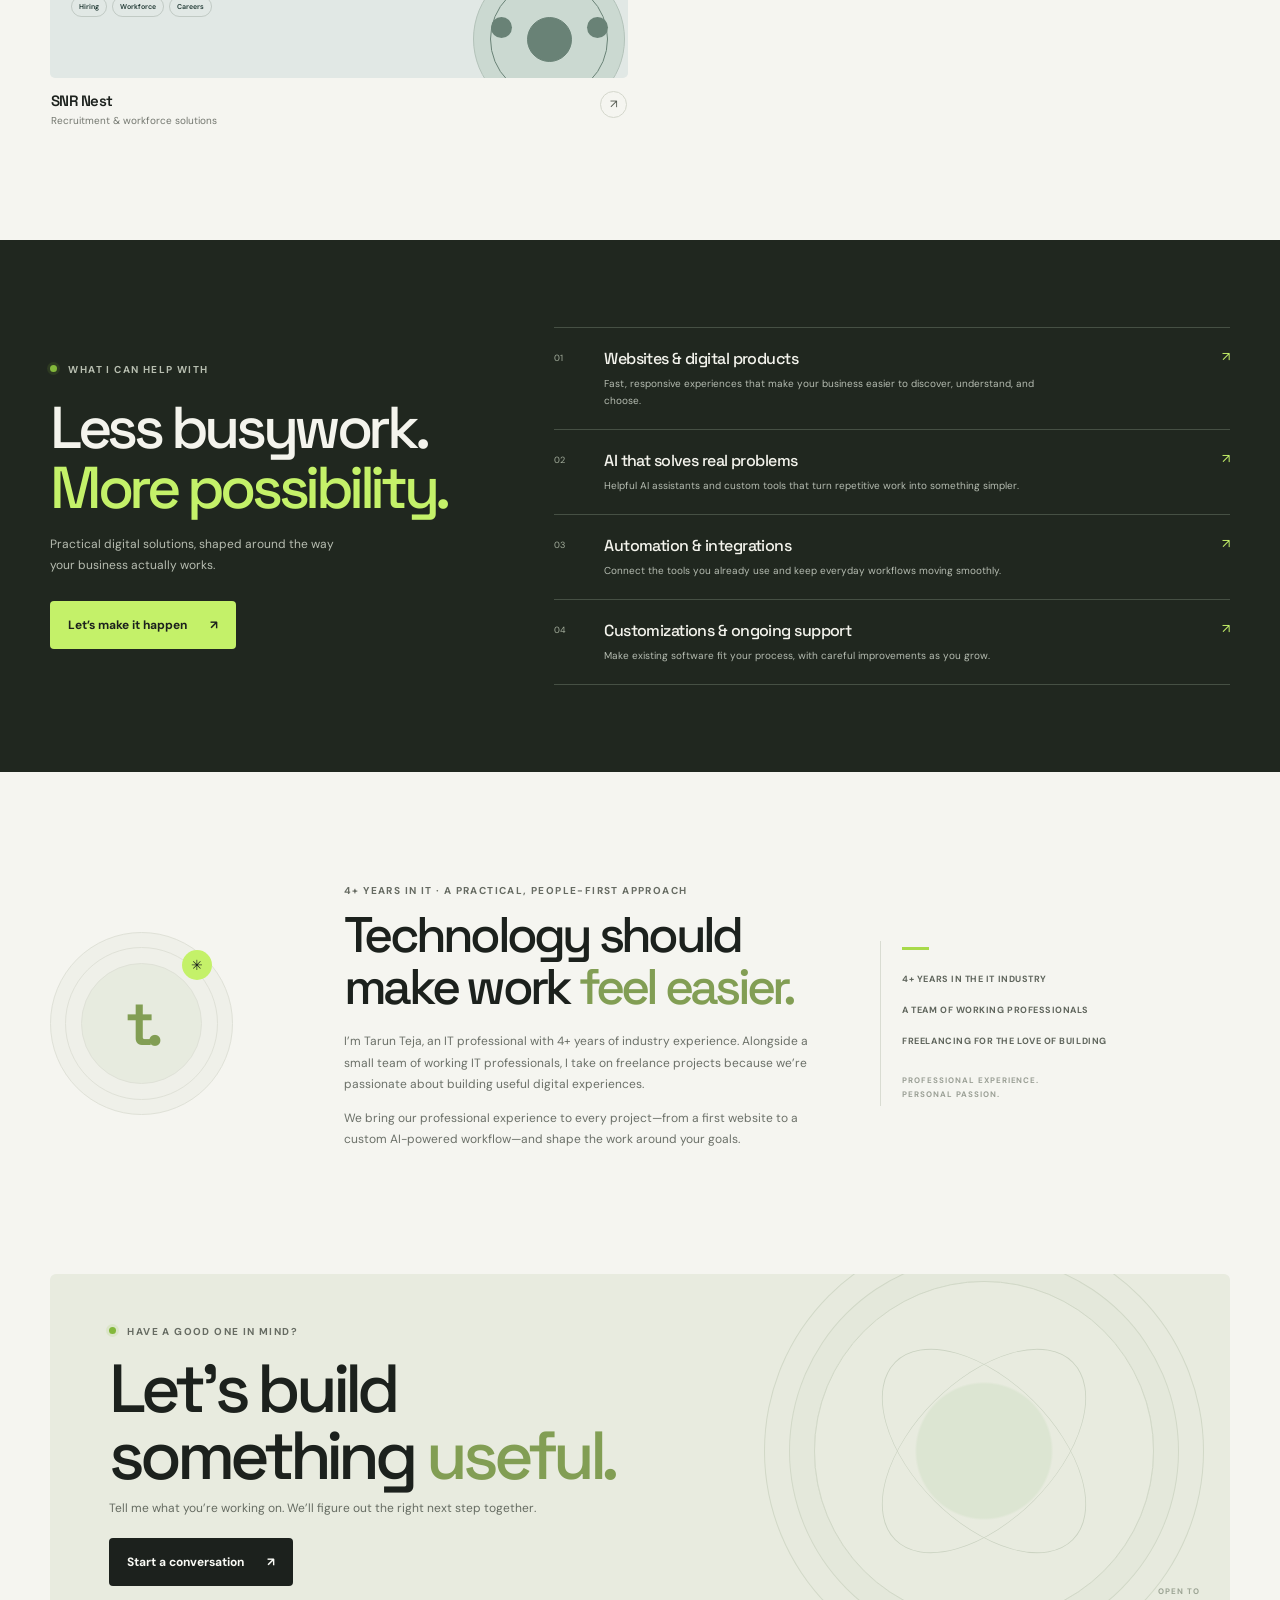
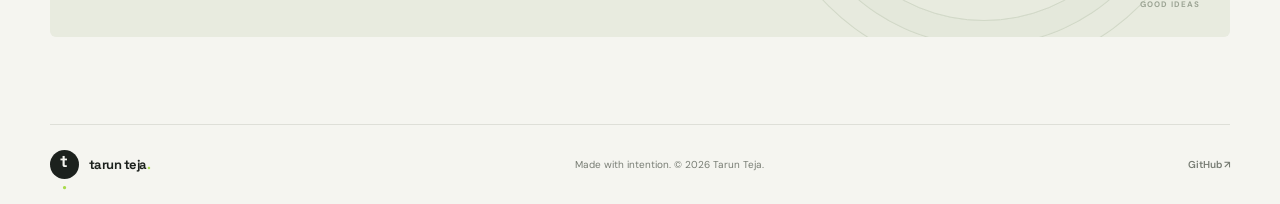
==== commit aa64728f: "Highlight experience and website quality standards Co-authored-by: Copilot <223556219+Copilot@users." ====
--- a/index.html
+++ b/index.html
@@ -102,6 +102,15 @@
             <button class="filter-button" type="button" data-filter="github" aria-pressed="false">GitHub Pages</button>
           </div>
         </div>
+        <div class="quality-strip" aria-label="Website quality standards">
+          <p>BUILT FOR THE REAL WORLD</p>
+          <div>
+            <span><i aria-hidden="true">✓</i> Zero-downtime deployment practices</span>
+            <span><i aria-hidden="true">✓</i> Speed-optimized</span>
+            <span><i aria-hidden="true">✓</i> SEO-optimized</span>
+          </div>
+          <small>Performance and search best practices, built into every website.</small>
+        </div>
         <div class="project-grid" id="project-grid" aria-live="polite"></div>
       </section>
 
@@ -141,17 +150,17 @@
       <section class="about-section section-shell" id="about">
         <div class="about-mark" aria-hidden="true"><span>t.</span><i>✳</i></div>
         <div class="about-copy">
-          <p class="eyebrow">A PRACTICAL, PEOPLE-FIRST APPROACH</p>
+          <p class="eyebrow">4+ YEARS IN IT · A PRACTICAL, PEOPLE-FIRST APPROACH</p>
           <h2>Technology should<br />make work <span>feel easier.</span></h2>
-          <p>I’m Tarun Teja. I bring ideas to life with a mix of good design and thoughtful engineering—from a first website to a custom AI-powered workflow.</p>
-          <p>No one-size-fits-all packages. Just clear conversations, practical solutions, and work built around your goals.</p>
+          <p>I’m Tarun Teja, an IT professional with 4+ years of industry experience. Alongside a small team of working IT professionals, I take on freelance projects because we’re passionate about building useful digital experiences.</p>
+          <p>We bring our professional experience to every project—from a first website to a custom AI-powered workflow—and shape the work around your goals.</p>
         </div>
         <div class="about-aside">
           <span class="aside-line"></span>
-          <p>01 / START WITH THE PROBLEM</p>
-          <p>02 / BUILD WHAT FITS</p>
-          <p>03 / MAKE IT WORK FOR YOU</p>
-          <span class="aside-foot">THOUGHTFUL WORK.<br />REAL-WORLD RESULTS.</span>
+          <p>4+ YEARS IN THE IT INDUSTRY</p>
+          <p>A TEAM OF WORKING PROFESSIONALS</p>
+          <p>FREELANCING FOR THE LOVE OF BUILDING</p>
+          <span class="aside-foot">PROFESSIONAL EXPERIENCE.<br />PERSONAL PASSION.</span>
         </div>
       </section>
 
--- a/styles.css
+++ b/styles.css
@@ -109,6 +109,12 @@
 .filter-button { padding: 8px 12px; border: 0; border-radius: 3px; background: transparent; color: #72766d; cursor: pointer; font-size: 10px; font-weight: 600; transition: color .18s ease, background .18s ease; }
 .filter-button:hover { color: var(--ink); }
 .filter-button.is-active { color: var(--ink); background: #e7e9df; }
+.quality-strip { display: grid; grid-template-columns: auto 1fr; align-items: center; gap: 8px 20px; margin: 0 0 24px; padding: 14px 16px; border: 1px solid #e2e4da; border-radius: 4px; background: #eff0e9; }
+.quality-strip > p { margin: 0; color: #6d7368; font-size: 8px; font-weight: 700; letter-spacing: .1em; }
+.quality-strip > div { display: flex; flex-wrap: wrap; justify-content: flex-end; gap: 8px 17px; }
+.quality-strip > div span { color: #424a3f; font-size: 9px; font-weight: 600; }
+.quality-strip i { margin-right: 4px; color: #6f963e; font-size: 10px; font-style: normal; }
+.quality-strip small { grid-column: 2; justify-self: end; color: #858a80; font-size: 9px; }
 .project-grid { display: grid; grid-template-columns: repeat(2, minmax(0, 1fr)); gap: 32px 24px; }
 .project-card { min-width: 0; }
 .project-link { display: block; }
@@ -268,6 +274,10 @@
   .work-toolbar { align-items: start; flex-direction: column; gap: 10px; margin-top: 25px; padding: 12px 0; }
   .filters { width: 100%; gap: 0; }
   .filter-button { padding: 8px 9px; font-size: 9px; }
+  .quality-strip { grid-template-columns: 1fr; gap: 10px; padding: 13px; }
+  .quality-strip > div { justify-content: flex-start; gap: 8px 12px; }
+  .quality-strip > div span { font-size: 8px; }
+  .quality-strip small { grid-column: 1; justify-self: start; line-height: 1.5; }
   .project-grid { grid-template-columns: 1fr; gap: 25px; }
   .project-preview { height: clamp(205px, 63vw, 285px); }
   .preview-body { margin-top: clamp(29px, 10vw, 51px); }
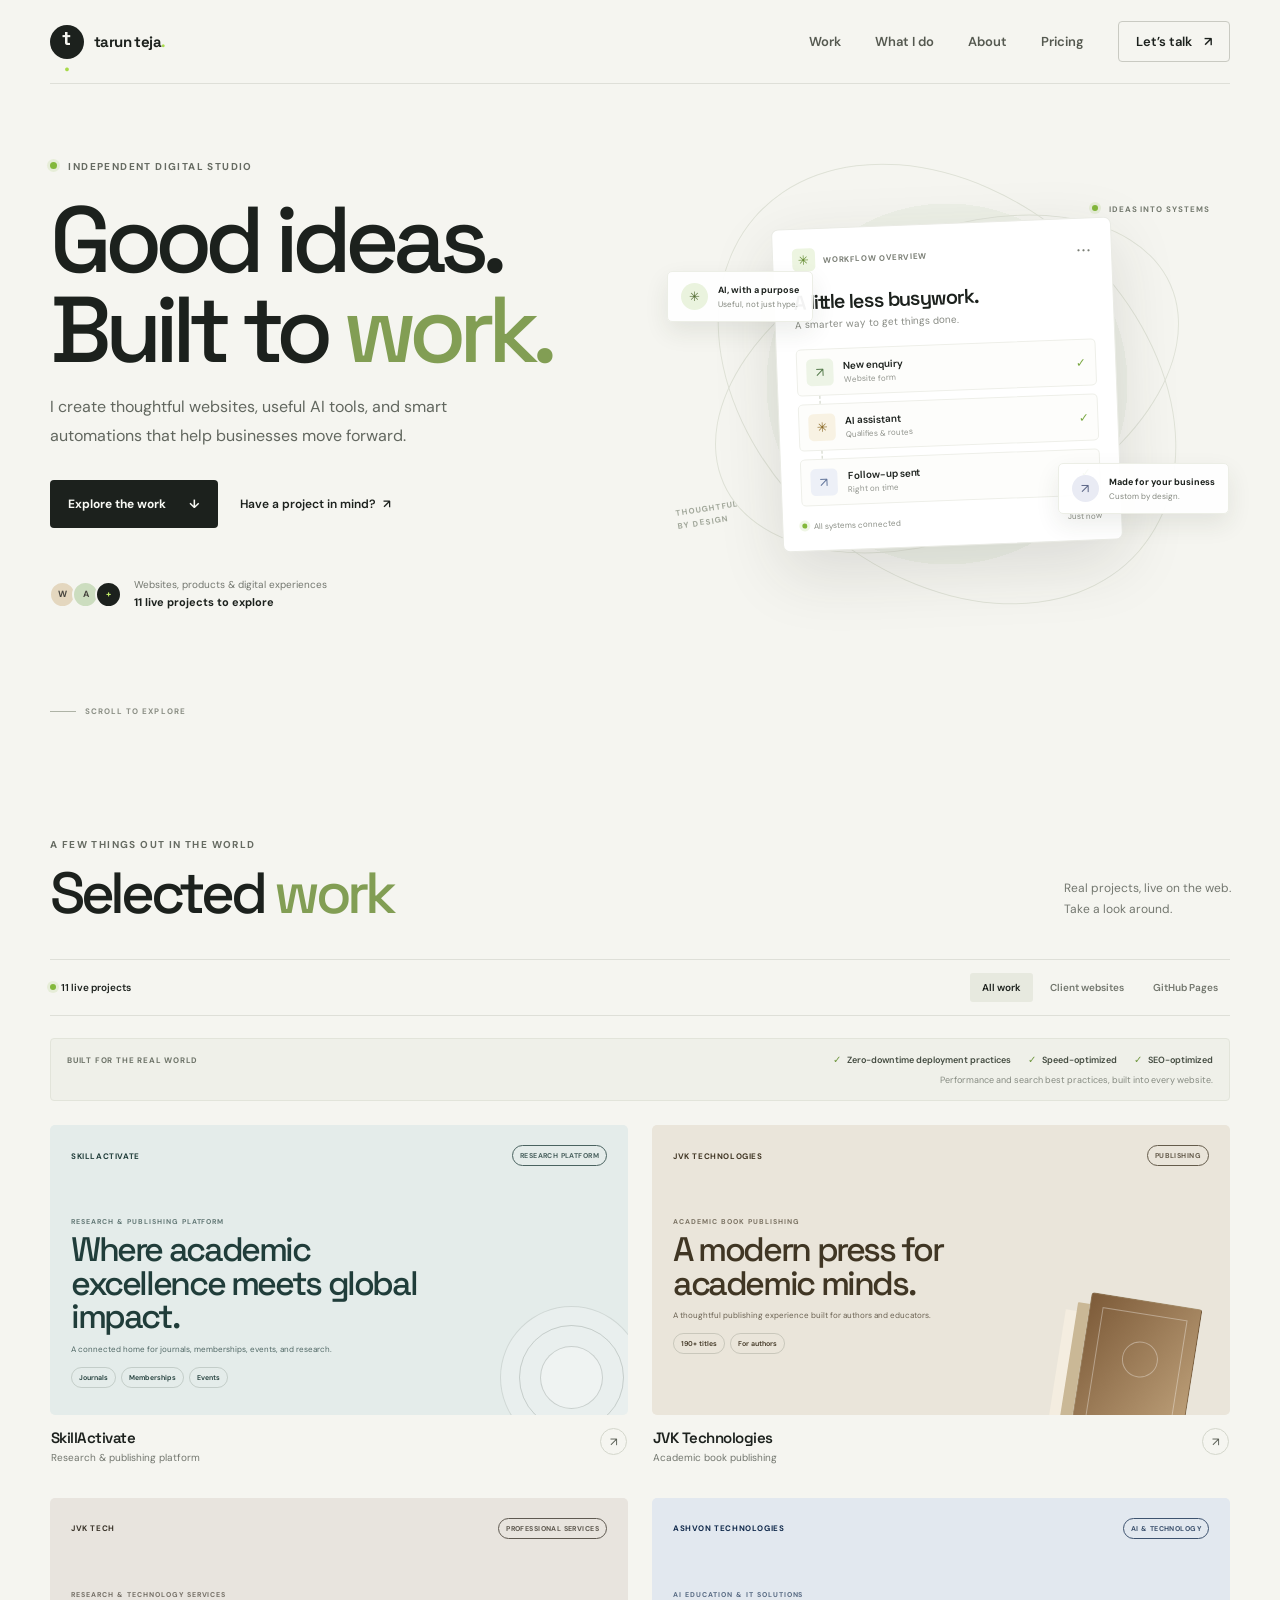
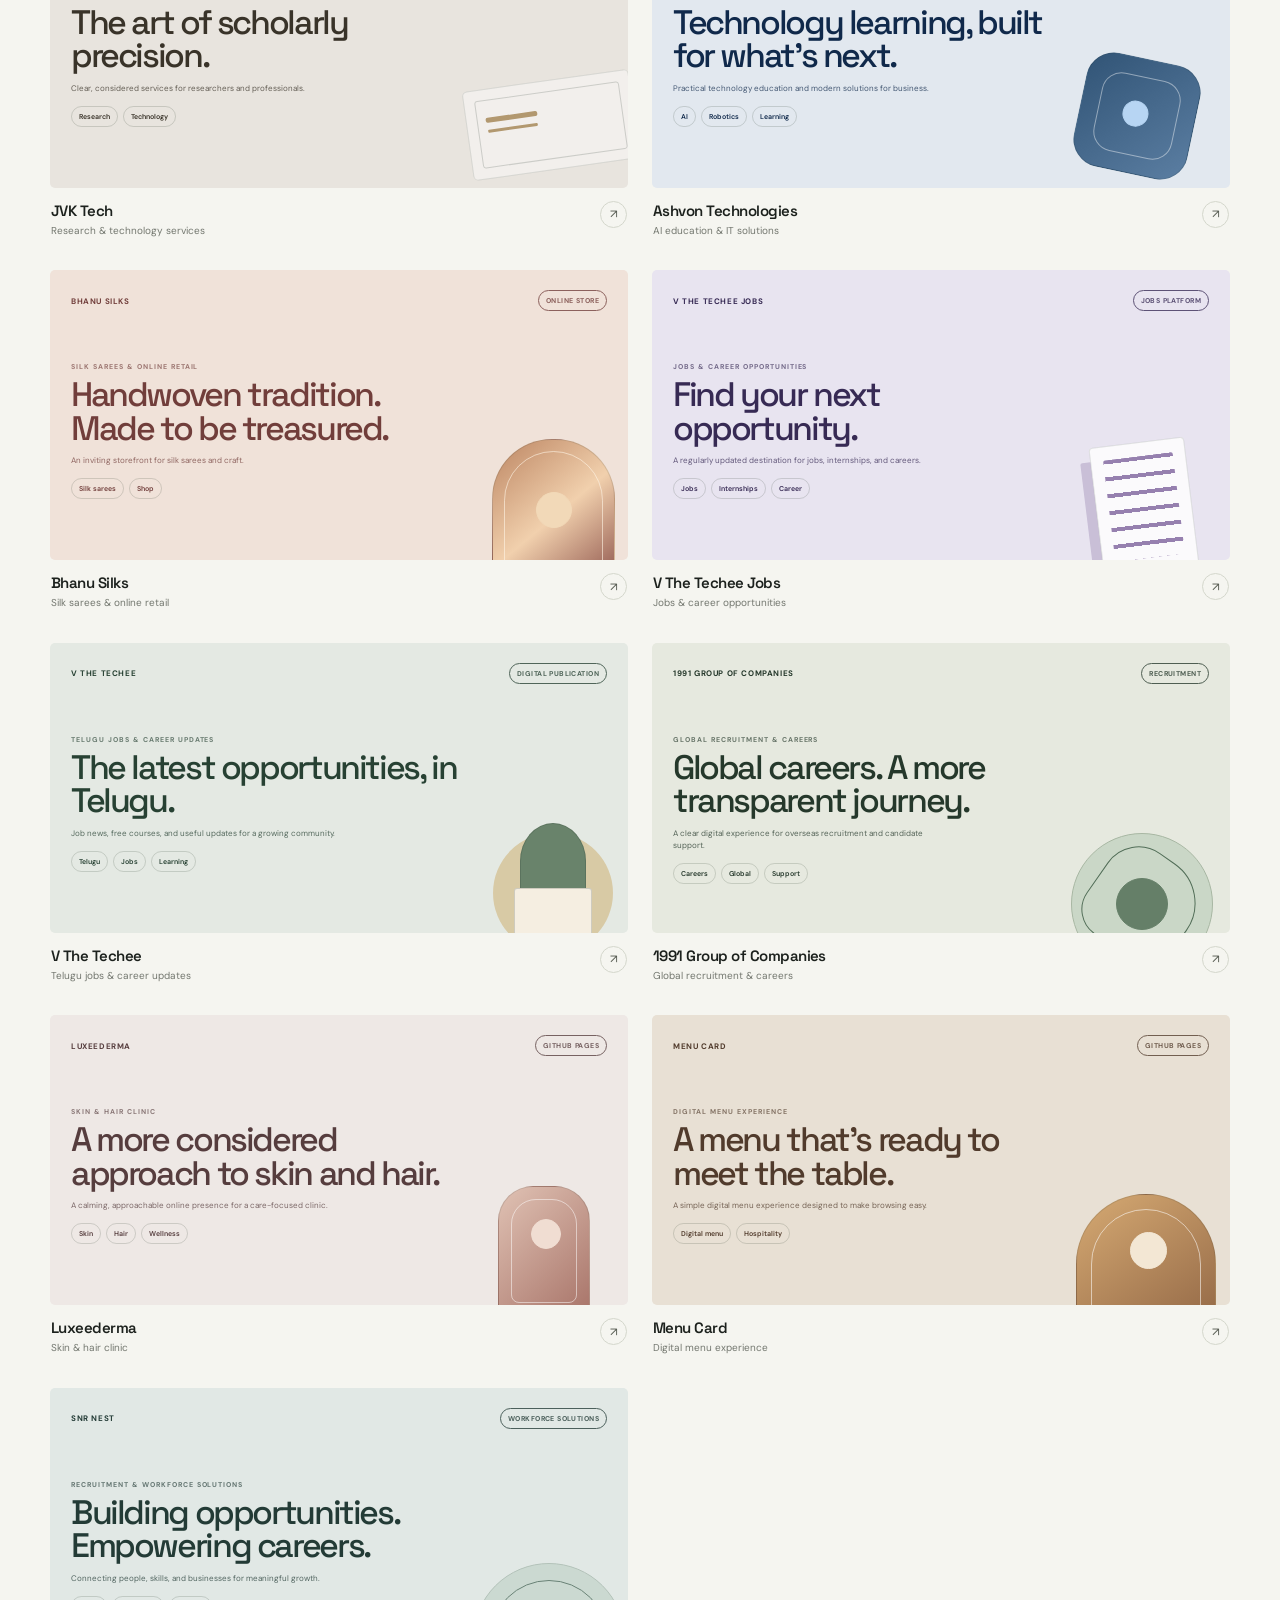
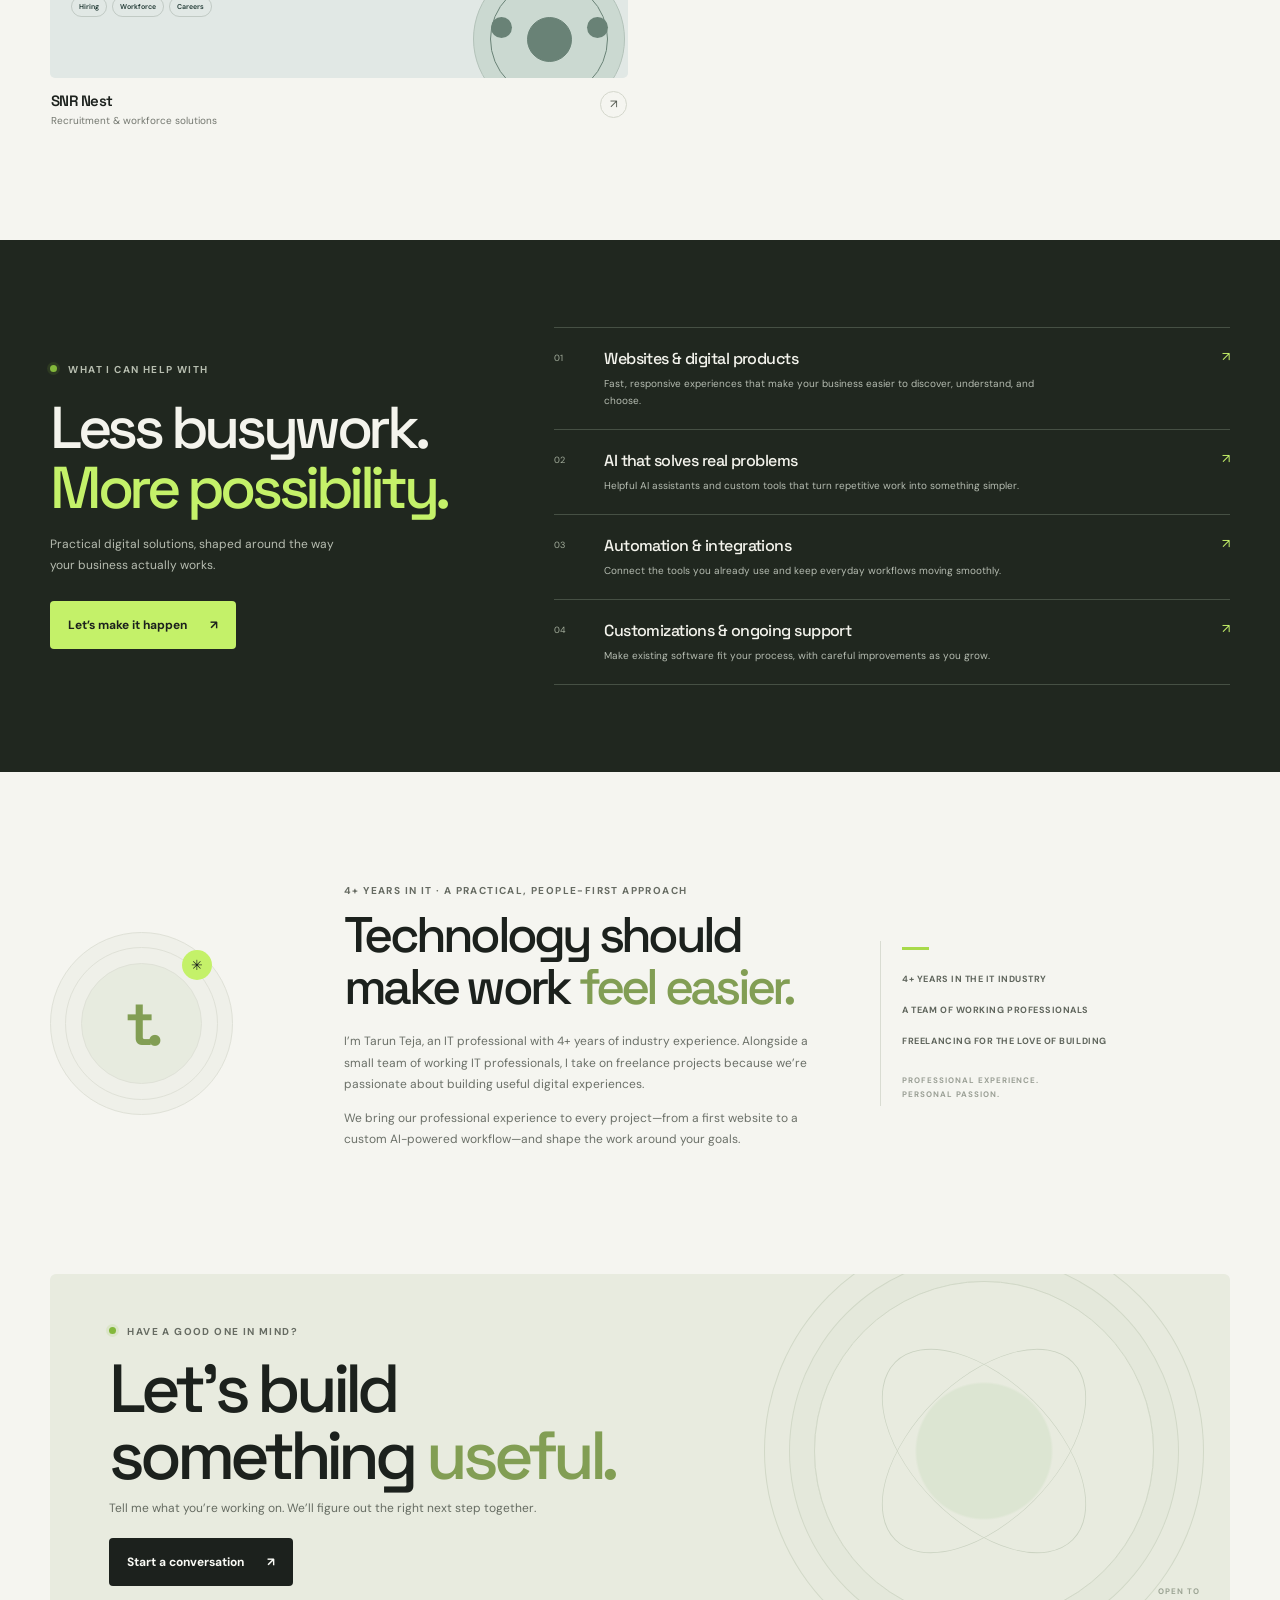
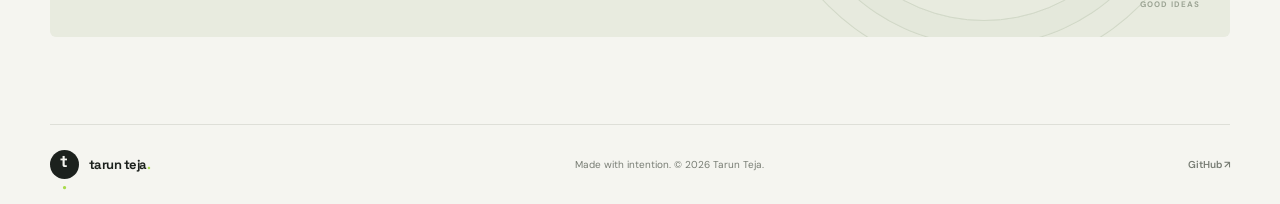
==== commit 031056e1: "Add website pricing page Co-authored-by: Copilot <223556219+Copilot@users.noreply.github.com>" ====
--- a/index.html
+++ b/index.html
@@ -34,6 +34,7 @@
         <a href="#work">Work</a>
         <a href="#services">What I do</a>
         <a href="#about">About</a>
+        <a href="pricing.html">Pricing</a>
         <a class="nav-cta" href="#contact">Let’s talk <span aria-hidden="true">↗</span></a>
       </nav>
     </header>
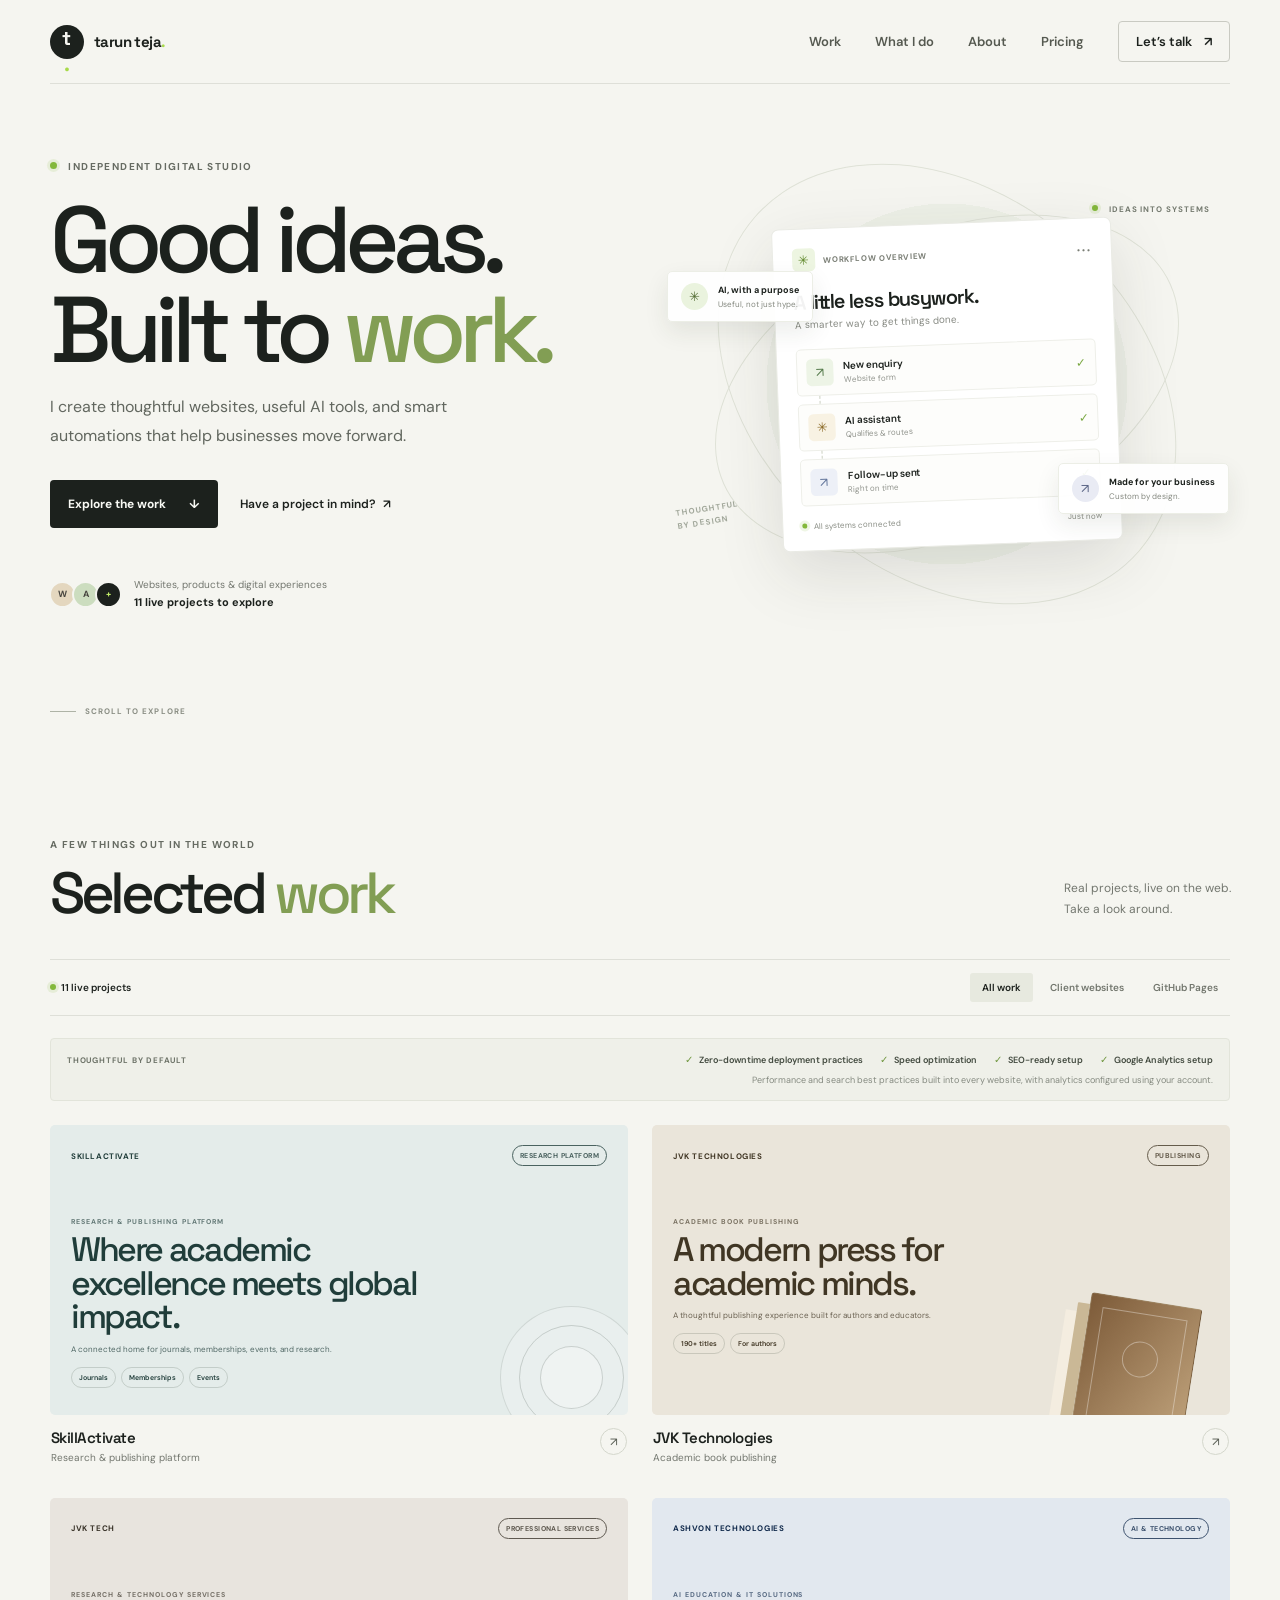
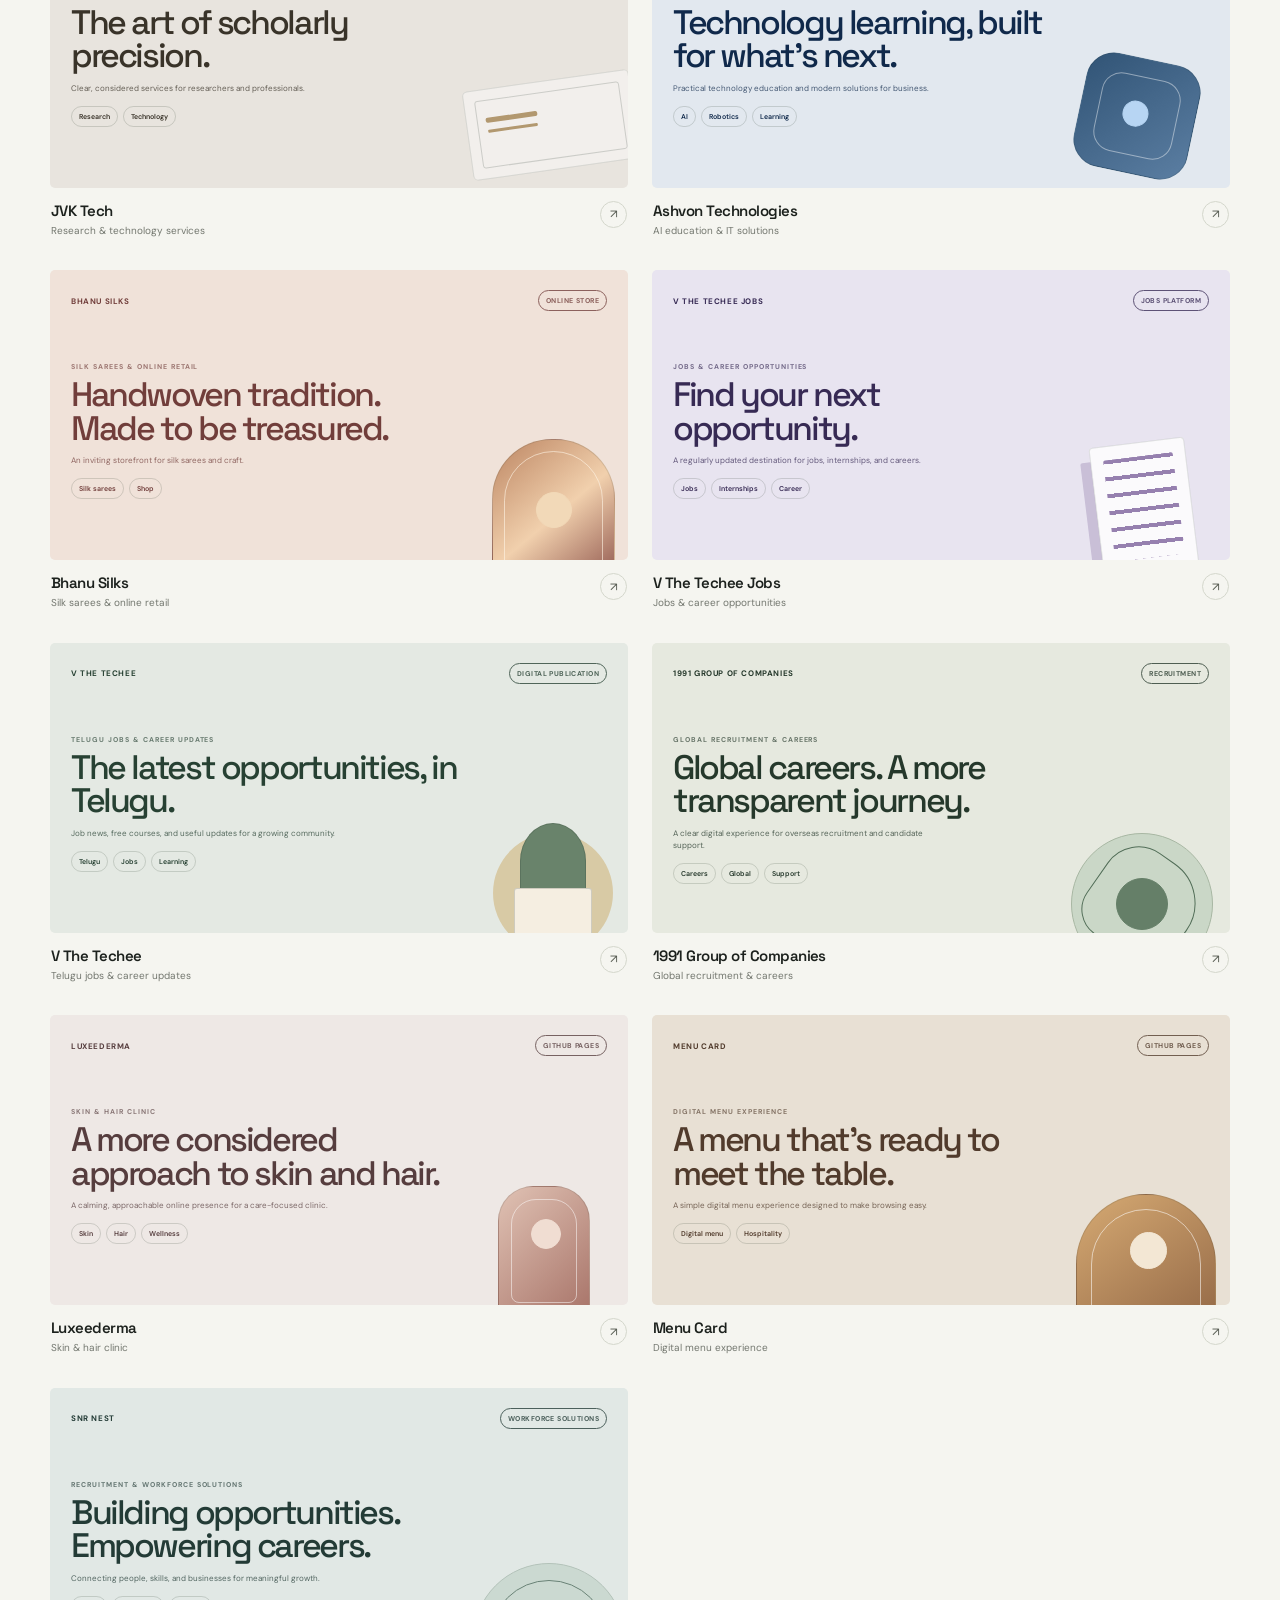
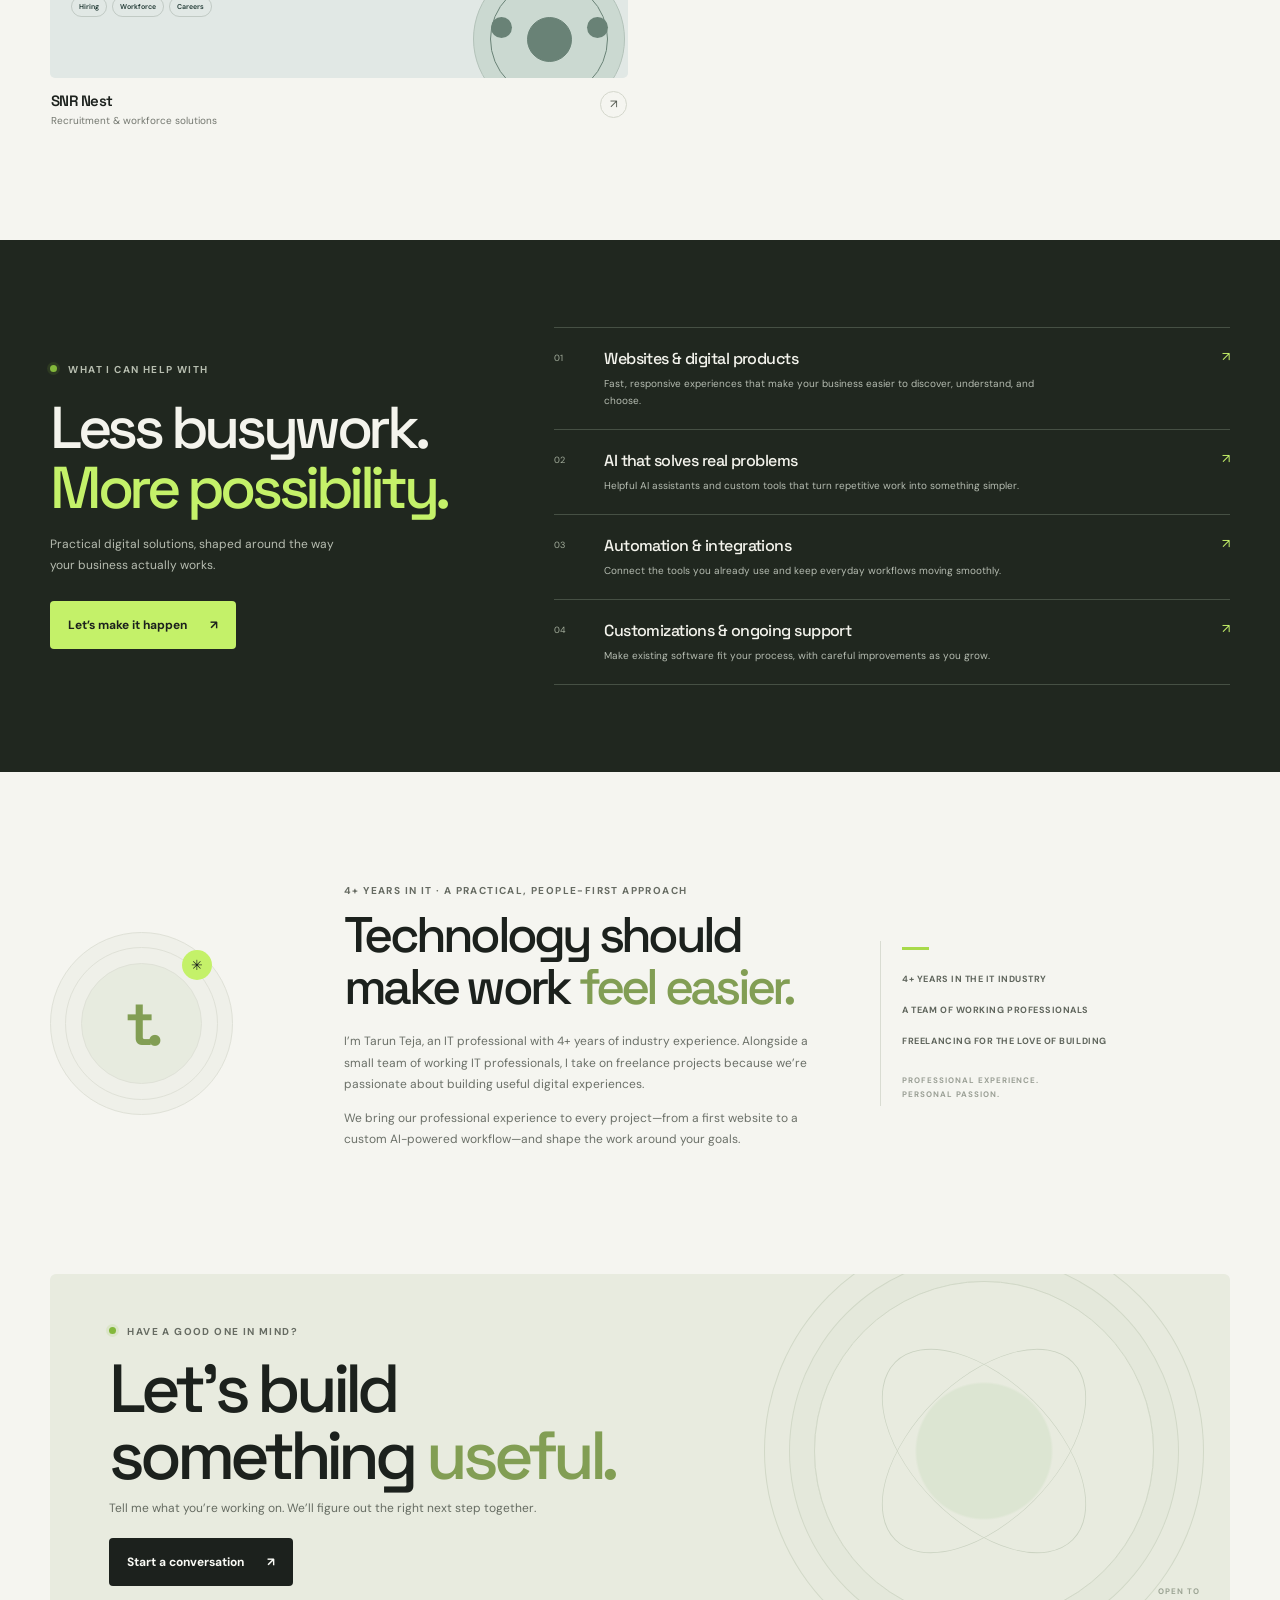
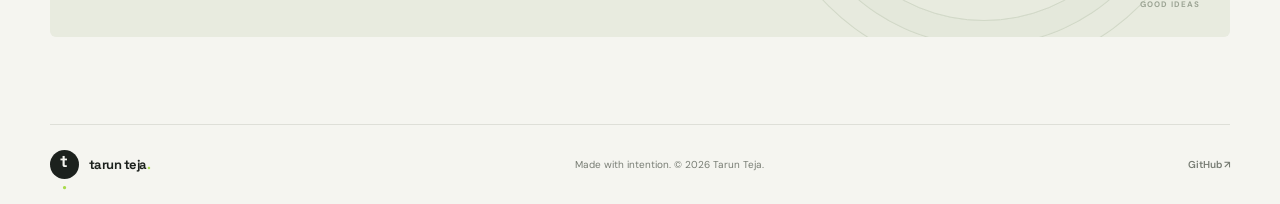
==== commit 784bc2f9: "Add website inclusions and support option Co-authored-by: Copilot <223556219+Copilot@users.noreply.g" ====
--- a/index.html
+++ b/index.html
@@ -104,13 +104,14 @@
           </div>
         </div>
         <div class="quality-strip" aria-label="Website quality standards">
-          <p>BUILT FOR THE REAL WORLD</p>
+          <p>THOUGHTFUL BY DEFAULT</p>
           <div>
             <span><i aria-hidden="true">✓</i> Zero-downtime deployment practices</span>
-            <span><i aria-hidden="true">✓</i> Speed-optimized</span>
-            <span><i aria-hidden="true">✓</i> SEO-optimized</span>
+            <span><i aria-hidden="true">✓</i> Speed optimization</span>
+            <span><i aria-hidden="true">✓</i> SEO-ready setup</span>
+            <span><i aria-hidden="true">✓</i> Google Analytics setup</span>
           </div>
-          <small>Performance and search best practices, built into every website.</small>
+          <small>Performance and search best practices built into every website, with analytics configured using your account.</small>
         </div>
         <div class="project-grid" id="project-grid" aria-live="polite"></div>
       </section>
